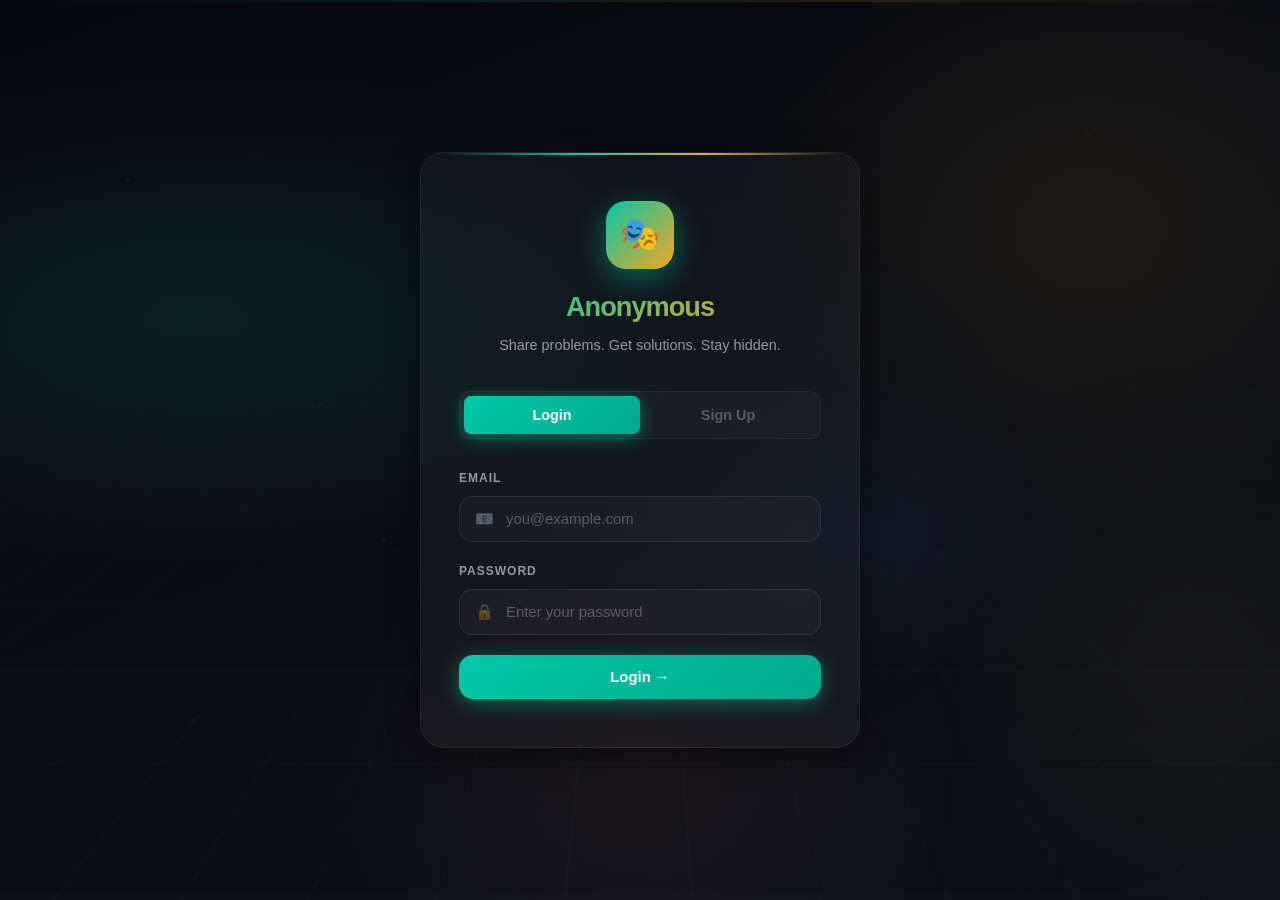
==== frontend/index.html @ 0178f263 "Initial commit" ====
<!DOCTYPE html>
<html lang="en">
<head>
  <meta charset="UTF-8">
  <meta name="viewport" content="width=device-width, initial-scale=1.0">
  <title>Anonymous · Login</title>
  <link rel="stylesheet" href="css/glass.css">
</head>
<body data-page="auth">

  <div class="mesh-bg"></div>
  <div class="glow-orb"></div>
  <div class="glow-orb"></div>
  <div class="glow-orb"></div>
  <div class="scan-line"></div>

  <div class="auth-page page-wrapper">
    <div class="auth-glass glass-static">

      <div class="auth-logo">
        <div class="auth-logo-icon">🎭</div>
        <h1>Anonymous</h1>
        <p>Share problems. Get solutions. Stay hidden.</p>
      </div>

      <div class="auth-switcher">
        <button class="auth-switcher-btn active" id="tabLogin">Login</button>
        <button class="auth-switcher-btn" id="tabSignup">Sign Up</button>
      </div>

      <form id="formLogin">
        <div class="field">
          <label class="field-label">Email</label>
          <div class="field-input-wrap">
            <span class="field-icon">📧</span>
            <input class="field-input" type="email" id="lEmail" placeholder="you@example.com" required>
          </div>
        </div>
        <div class="field">
          <label class="field-label">Password</label>
          <div class="field-input-wrap">
            <span class="field-icon">🔒</span>
            <input class="field-input" type="password" id="lPass" placeholder="Enter your password" required>
          </div>
        </div>
        <button type="submit" class="btn btn-glow">Login →</button>
      </form>

      <form id="formSignup" class="hidden">
        <div class="field">
          <label class="field-label">Email</label>
          <div class="field-input-wrap">
            <span class="field-icon">📧</span>
            <input class="field-input" type="email" id="sEmail" placeholder="you@example.com" required>
          </div>
        </div>
        <div class="field">
          <label class="field-label">Password</label>
          <div class="field-input-wrap">
            <span class="field-icon">🔒</span>
            <input class="field-input" type="password" id="sPass" placeholder="Min 6 characters" required>
          </div>
        </div>
        <div class="field">
          <label class="field-label">Confirm Password</label>
          <div class="field-input-wrap">
            <span class="field-icon">🔒</span>
            <input class="field-input" type="password" id="sConfirm" placeholder="Re-enter password" required>
          </div>
        </div>

        <div class="field" style="display: flex; align-items: center; gap: 8px; margin-top: 10px; margin-bottom: 20px;">
          <input type="checkbox" id="termsCheck" required style="cursor: pointer;">
          <label for="termsCheck" style="font-size: 0.85rem; color: var(--text-2); cursor: pointer;">
            I agree to the <a href="#" style="color: var(--accent-1); text-decoration: underline;">Community Rules & Terms</a>
          </label>
        </div>

        <button type="submit" class="btn btn-glow">Create Account →</button>
      </form>

    </div>
  </div>

  <script src="js/glass-app.js"></script>
</body>
</html>
---- frontend/css/glass.css ----
/* ═══════════════════════════════════════
   RESET & VARIABLES
   ═══════════════════════════════════════ */
   *,
   *::before,
   *::after {
     margin: 0;
     padding: 0;
     box-sizing: border-box;
   }
   
   :root {
     --accent: #00C9A7;
     --accent-light: #00E8C6;
     --accent-glow: rgba(0, 201, 167, 0.45);
     --accent-2: #F5A623;
     --accent-2-light: #FFBE4F;
     --accent-2-glow: rgba(245, 166, 35, 0.35);
     --accent-3: #FF6B6B;
     --accent-3-glow: rgba(255, 107, 107, 0.3);
     --glass-bg: rgba(255, 255, 255, 0.03);
     --glass-bg-hover: rgba(255, 255, 255, 0.07);
     --glass-border: rgba(255, 255, 255, 0.07);
     --glass-border-hover: rgba(255, 255, 255, 0.15);
     --glass-blur: 28px;
     --text: #F0F0F0;
     --text-dim: rgba(240, 240, 240, 0.6);
     --text-muted: rgba(240, 240, 240, 0.3);
     --danger: #FF6B6B;
     --success: #00C9A7;
     --warning: #F5A623;
     --info: #4DA6FF;
     --radius-xl: 24px;
     --radius-lg: 20px;
     --radius-md: 14px;
     --radius-sm: 10px;
     --radius-full: 50px;
     --shadow: 0 8px 32px rgba(0, 0, 0, 0.45);
     --shadow-glow: 0 0 40px rgba(0, 201, 167, 0.12);
     --transition: 0.35s cubic-bezier(0.25, 0.46, 0.45, 0.94);
     --font: 'Inter', -apple-system, BlinkMacSystemFont, 'Segoe UI', sans-serif;
   }
   
   @import url('https://fonts.googleapis.com/css2?family=Inter:wght@300;400;500;600;700;800;900&display=swap');
   
   html { scroll-behavior: smooth; }
   
   body {
     font-family: var(--font);
     color: var(--text);
     min-height: 100vh;
     overflow-x: hidden;
     line-height: 1.6;
     -webkit-font-smoothing: antialiased;
     background: #07080D;
   }
   
   a { text-decoration: none; color: inherit; }
   .hidden { display: none !important; }
   
   /* ═══════════════════════════════════════
      MESH GRADIENT BACKGROUND
      ═══════════════════════════════════════ */
   .mesh-bg {
     position: fixed;
     inset: 0;
     z-index: 0;
     pointer-events: none;
     overflow: hidden;
     background:
       radial-gradient(ellipse 80% 50% at 15% 35%, rgba(0, 201, 167, 0.1) 0%, transparent 55%),
       radial-gradient(ellipse 60% 70% at 85% 25%, rgba(245, 166, 35, 0.08) 0%, transparent 50%),
       radial-gradient(ellipse 50% 60% at 50% 85%, rgba(255, 107, 107, 0.06) 0%, transparent 50%),
       radial-gradient(ellipse 40% 40% at 70% 60%, rgba(77, 166, 255, 0.05) 0%, transparent 40%),
       linear-gradient(160deg, #07080D 0%, #0A0D14 40%, #0D1117 100%);
   }
   
   /* Hex Grid */
   .mesh-bg::before {
     content: '';
     position: absolute;
     inset: -50%;
     background-image:
       linear-gradient(rgba(0, 201, 167, 0.025) 1px, transparent 1px),
       linear-gradient(90deg, rgba(0, 201, 167, 0.025) 1px, transparent 1px);
     background-size: 50px 50px;
     animation: gridDrift 25s linear infinite;
     transform: perspective(500px) rotateX(60deg);
     transform-origin: center center;
   }
   
   @keyframes gridDrift {
     0% { transform: perspective(500px) rotateX(60deg) translateY(0); }
     100% { transform: perspective(500px) rotateX(60deg) translateY(50px); }
   }
   
   /* Star Particles */
   .mesh-bg::after {
     content: '';
     position: absolute;
     inset: 0;
     background-image:
       radial-gradient(1px 1px at 10% 20%, rgba(0, 232, 198, 0.35) 0%, transparent 100%),
       radial-gradient(1px 1px at 30% 60%, rgba(245, 166, 35, 0.3) 0%, transparent 100%),
       radial-gradient(1px 1px at 50% 30%, rgba(255, 255, 255, 0.2) 0%, transparent 100%),
       radial-gradient(1px 1px at 70% 70%, rgba(0, 201, 167, 0.3) 0%, transparent 100%),
       radial-gradient(1px 1px at 90% 40%, rgba(255, 255, 255, 0.2) 0%, transparent 100%),
       radial-gradient(1.5px 1.5px at 15% 80%, rgba(255, 107, 107, 0.25) 0%, transparent 100%),
       radial-gradient(1px 1px at 85% 15%, rgba(245, 166, 35, 0.25) 0%, transparent 100%),
       radial-gradient(1px 1px at 45% 85%, rgba(0, 201, 167, 0.2) 0%, transparent 100%),
       radial-gradient(1px 1px at 65% 10%, rgba(255, 255, 255, 0.15) 0%, transparent 100%),
       radial-gradient(1.5px 1.5px at 25% 45%, rgba(77, 166, 255, 0.2) 0%, transparent 100%);
     animation: twinkle 8s ease-in-out infinite alternate;
   }
   
   @keyframes twinkle {
     0% { opacity: 0.5; }
     50% { opacity: 1; }
     100% { opacity: 0.6; }
   }
   
   /* Glow Orbs */
   .glow-orb {
     position: fixed;
     border-radius: 50%;
     filter: blur(100px);
     pointer-events: none;
     z-index: 0;
     animation: orbPulse 12s ease-in-out infinite alternate;
   }
   
   .glow-orb:nth-child(1) {
     width: 400px; height: 400px;
     background: rgba(0, 201, 167, 0.06);
     top: -5%; left: -5%;
     animation-duration: 15s;
   }
   
   .glow-orb:nth-child(2) {
     width: 300px; height: 300px;
     background: rgba(245, 166, 35, 0.05);
     bottom: 10%; right: -5%;
     animation-duration: 18s;
     animation-delay: -4s;
   }
   
   .glow-orb:nth-child(3) {
     width: 250px; height: 250px;
     background: rgba(77, 166, 255, 0.04);
     top: 40%; left: 50%;
     animation-duration: 20s;
     animation-delay: -8s;
   }
   
   @keyframes orbPulse {
     0% { opacity: 0.4; transform: scale(1); }
     50% { opacity: 0.8; transform: scale(1.15); }
     100% { opacity: 0.5; transform: scale(0.95); }
   }
   
   /* Scan Line */
   .scan-line {
     position: fixed;
     top: 0; left: 0; right: 0;
     height: 2px;
     background: linear-gradient(90deg, transparent, var(--accent), var(--accent-2), transparent);
     opacity: 0.12;
     z-index: 0;
     animation: scanMove 7s linear infinite;
     pointer-events: none;
   }
   
   @keyframes scanMove {
     0% { top: -2px; }
     100% { top: 100vh; }
   }
   
   /* ═══════════════════════════════════════
      GLASS CARD
      ═══════════════════════════════════════ */
   .glass {
     background: var(--glass-bg);
     backdrop-filter: blur(var(--glass-blur));
     -webkit-backdrop-filter: blur(var(--glass-blur));
     border: 1px solid var(--glass-border);
     border-radius: var(--radius-xl);
     box-shadow: var(--shadow);
     transition: var(--transition);
   }
   
   .glass:hover {
     background: var(--glass-bg-hover);
     border-color: var(--glass-border-hover);
     box-shadow: var(--shadow), var(--shadow-glow);
     transform: translateY(-3px);
   }
   
   .glass-static {
     background: var(--glass-bg);
     backdrop-filter: blur(var(--glass-blur));
     -webkit-backdrop-filter: blur(var(--glass-blur));
     border: 1px solid var(--glass-border);
     border-radius: var(--radius-xl);
     box-shadow: var(--shadow);
   }
   
   /* ═══════════════════════════════════════
      PAGE TRANSITIONS
      ═══════════════════════════════════════ */
   .page-wrapper {
     position: relative;
     z-index: 1;
     animation: fadeUp 0.6s cubic-bezier(0.16, 1, 0.3, 1) both;
   }
   
   @keyframes fadeUp {
     from { opacity: 0; transform: translateY(40px) scale(0.98); }
     to { opacity: 1; transform: translateY(0) scale(1); }
   }
   
   /* ═══════════════════════════════════════
      NAVBAR
      ═══════════════════════════════════════ */
   .nav {
     position: sticky;
     top: 0;
     z-index: 200;
     padding: 14px 0;
   }
   
   .nav-inner {
     max-width: 1280px;
     margin: 0 auto;
     padding: 10px 28px;
     display: flex;
     justify-content: space-between;
     align-items: center;
     background: rgba(7, 8, 13, 0.75);
     backdrop-filter: blur(30px);
     -webkit-backdrop-filter: blur(30px);
     border: 1px solid rgba(255, 255, 255, 0.05);
     border-radius: var(--radius-full);
   }
   
   .nav-brand {
     display: flex;
     align-items: center;
     gap: 12px;
     font-weight: 800;
     font-size: 1.15rem;
     letter-spacing: -0.5px;
   }
   
   .nav-brand-icon {
     width: 36px; height: 36px;
     background: linear-gradient(135deg, var(--accent), var(--accent-2));
     border-radius: 11px;
     display: grid;
     place-items: center;
     font-size: 1rem;
     box-shadow: 0 4px 15px var(--accent-glow);
   }
   
   .nav-links {
     display: flex;
     align-items: center;
     gap: 6px;
   }
   
   .nav-link {
     padding: 8px 18px;
     border-radius: var(--radius-full);
     font-size: 0.85rem;
     font-weight: 500;
     color: var(--text-dim);
     transition: var(--transition);
     cursor: pointer;
     border: none;
     background: none;
   }
   
   .nav-link:hover,
   .nav-link.active {
     color: var(--text);
     background: rgba(255, 255, 255, 0.06);
   }
   
   /* ═══════════════════════════════════════
      DROPDOWN MENU (Profile & Category)
      ═══════════════════════════════════════ */
   .dropdown {
     position: relative;
   }
   
   .dropdown-trigger {
     display: flex;
     align-items: center;
     gap: 8px;
     padding: 6px 16px 6px 8px;
     background: rgba(255, 255, 255, 0.05);
     border: 1px solid rgba(255, 255, 255, 0.08);
     border-radius: var(--radius-full);
     cursor: pointer;
     transition: var(--transition);
     font-family: var(--font);
     font-size: 0.85rem;
     font-weight: 500;
     color: var(--text);
   }
   
   .dropdown-trigger:hover {
     background: rgba(255, 255, 255, 0.1);
     border-color: rgba(255, 255, 255, 0.15);
   }
   
   .dropdown-trigger .trigger-avatar {
     width: 30px; height: 30px;
     background: linear-gradient(135deg, var(--accent), var(--accent-2));
     border-radius: 50%;
     display: grid;
     place-items: center;
     font-size: 0.75rem;
     font-weight: 700;
   }
   
   .dropdown-trigger .trigger-arrow {
     font-size: 0.6rem;
     transition: var(--transition);
     margin-left: 4px;
   }
   
   .dropdown.open .trigger-arrow {
     transform: rotate(180deg);
   }
   
   .dropdown-trigger .trigger-icon {
     width: 30px; height: 30px;
     background: rgba(0, 201, 167, 0.12);
     border-radius: var(--radius-sm);
     display: grid;
     place-items: center;
     font-size: 0.85rem;
   }
   
   .dropdown-menu {
     position: absolute;
     top: calc(100% + 10px);
     right: 0;
     min-width: 240px;
     background: rgba(12, 14, 22, 0.96);
     backdrop-filter: blur(30px);
     -webkit-backdrop-filter: blur(30px);
     border: 1px solid rgba(255, 255, 255, 0.08);
     border-radius: var(--radius-lg);
     box-shadow: 0 20px 60px rgba(0, 0, 0, 0.6), 0 0 30px rgba(0, 201, 167, 0.06);
     padding: 8px;
     opacity: 0;
     visibility: hidden;
     transform: translateY(-10px) scale(0.96);
     transition: var(--transition);
     z-index: 300;
   }
   
   .dropdown.open .dropdown-menu {
     opacity: 1;
     visibility: visible;
     transform: translateY(0) scale(1);
   }
   
   .dropdown-menu.left-align {
     left: 0;
     right: auto;
   }
   
   .dropdown-header {
     padding: 14px 16px;
     border-bottom: 1px solid rgba(255, 255, 255, 0.06);
     margin-bottom: 6px;
   }
   
   .dropdown-header .dh-name {
     font-weight: 700;
     font-size: 0.95rem;
     margin-bottom: 2px;
   }
   
   .dropdown-header .dh-email {
     font-size: 0.78rem;
     color: var(--text-muted);
   }
   
   .dropdown-header .dh-badge {
     display: inline-flex;
     align-items: center;
     gap: 4px;
     margin-top: 8px;
     padding: 3px 10px;
     background: rgba(0, 201, 167, 0.12);
     border-radius: var(--radius-full);
     font-size: 0.7rem;
     font-weight: 600;
     color: var(--success);
   }
   
   .dropdown-item {
     display: flex;
     align-items: center;
     gap: 12px;
     width: 100%;
     padding: 11px 16px;
     border: none;
     background: none;
     color: var(--text-dim);
     font-family: var(--font);
     font-size: 0.88rem;
     font-weight: 500;
     cursor: pointer;
     border-radius: var(--radius-sm);
     transition: var(--transition);
     text-align: left;
   }
   
   .dropdown-item:hover {
     background: rgba(255, 255, 255, 0.06);
     color: var(--text);
   }
   
   .dropdown-item .di-icon {
     width: 32px; height: 32px;
     background: rgba(255, 255, 255, 0.04);
     border-radius: var(--radius-sm);
     display: grid;
     place-items: center;
     font-size: 0.9rem;
     flex-shrink: 0;
   }
   
   .dropdown-item.active {
     background: rgba(0, 201, 167, 0.08);
     color: var(--accent-light);
   }
   
   .dropdown-item.active .di-icon {
     background: rgba(0, 201, 167, 0.15);
   }
   
   .dropdown-item.danger { color: var(--danger); }
   .dropdown-item.danger:hover { background: rgba(255, 107, 107, 0.1); }
   
   .dropdown-divider {
     height: 1px;
     background: rgba(255, 255, 255, 0.06);
     margin: 6px 0;
   }
   
   /* Category label on dropdown trigger */
   .cat-label {
     max-width: 100px;
     overflow: hidden;
     text-overflow: ellipsis;
     white-space: nowrap;
   }
   
   /* ═══════════════════════════════════════
      CONTAINER
      ═══════════════════════════════════════ */
   .container {
     max-width: 1280px;
     margin: 0 auto;
     padding: 0 24px;
   }
   
   /* ═══════════════════════════════════════
      AUTH PAGE
      ═══════════════════════════════════════ */
   .auth-page {
     min-height: 100vh;
     display: grid;
     place-items: center;
     padding: 24px;
   }
   
   .auth-glass {
     width: 100%;
     max-width: 440px;
     padding: 48px 38px;
     position: relative;
     overflow: hidden;
   }
   
   .auth-glass::after {
     content: '';
     position: absolute;
     top: 0; left: 0; right: 0;
     height: 2px;
     background: linear-gradient(90deg, transparent 5%, var(--accent) 35%, var(--accent-2) 65%, transparent 95%);
   }
   
   .auth-logo {
     text-align: center;
     margin-bottom: 34px;
   }
   
   .auth-logo-icon {
     width: 68px; height: 68px;
     background: linear-gradient(135deg, var(--accent), var(--accent-2));
     border-radius: 20px;
     display: grid;
     place-items: center;
     font-size: 2rem;
     margin: 0 auto 16px;
     box-shadow: 0 8px 30px var(--accent-glow);
     animation: logoBreath 4s ease-in-out infinite alternate;
   }
   
   @keyframes logoBreath {
     from { box-shadow: 0 8px 30px var(--accent-glow); transform: scale(1); }
     to { box-shadow: 0 12px 50px rgba(0, 201, 167, 0.5); transform: scale(1.04); }
   }
   
   .auth-logo h1 {
     font-size: 1.7rem;
     font-weight: 800;
     letter-spacing: -1px;
     background: linear-gradient(135deg, var(--accent), var(--accent-2));
     -webkit-background-clip: text;
     -webkit-text-fill-color: transparent;
     background-clip: text;
   }
   
   .auth-logo p {
     color: var(--text-dim);
     font-size: 0.9rem;
     margin-top: 5px;
   }
   
   /* Switcher */
   .auth-switcher {
     display: flex;
     background: rgba(255, 255, 255, 0.03);
     border-radius: var(--radius-sm);
     padding: 4px;
     margin-bottom: 30px;
     border: 1px solid rgba(255, 255, 255, 0.05);
   }
   
   .auth-switcher-btn {
     flex: 1;
     padding: 11px;
     text-align: center;
     font-weight: 600;
     font-size: 0.9rem;
     color: var(--text-muted);
     border: none;
     background: none;
     border-radius: 7px;
     cursor: pointer;
     transition: var(--transition);
     font-family: var(--font);
   }
   
   .auth-switcher-btn.active {
     background: linear-gradient(135deg, var(--accent), #00a98c);
     color: #fff;
     box-shadow: 0 4px 18px var(--accent-glow);
   }
   
   /* ═══════════════════════════════════════
      FORM ELEMENTS
      ═══════════════════════════════════════ */
   .field {
     margin-bottom: 20px;
   }
   
   .field-label {
     display: block;
     font-size: 0.75rem;
     font-weight: 600;
     color: var(--text-dim);
     text-transform: uppercase;
     letter-spacing: 1px;
     margin-bottom: 8px;
   }
   
   .field-input-wrap {
     position: relative;
   }
   
   .field-icon {
     position: absolute;
     left: 16px;
     top: 50%;
     transform: translateY(-50%);
     font-size: 0.95rem;
     color: var(--text-muted);
     pointer-events: none;
     transition: var(--transition);
   }
   
   .field-input {
     width: 100%;
     padding: 14px 16px 14px 46px;
     background: rgba(255, 255, 255, 0.03);
     border: 1px solid rgba(255, 255, 255, 0.08);
     border-radius: var(--radius-md);
     color: var(--text);
     font-size: 0.93rem;
     font-family: var(--font);
     outline: none;
     transition: var(--transition);
   }
   
   .field-input:focus {
     border-color: var(--accent);
     background: rgba(0, 201, 167, 0.04);
     box-shadow: 0 0 0 4px rgba(0, 201, 167, 0.08);
   }
   
   .field-input:focus ~ .field-icon {
     color: var(--accent-light);
   }
   
   .field-input::placeholder { color: var(--text-muted); }
   .field-input--plain { padding-left: 16px; }
   
   .field-textarea {
     width: 100%;
     padding: 16px;
     background: rgba(255, 255, 255, 0.03);
     border: 1px solid rgba(255, 255, 255, 0.08);
     border-radius: var(--radius-md);
     color: var(--text);
     font-size: 0.93rem;
     font-family: var(--font);
     outline: none;
     transition: var(--transition);
     min-height: 130px;
     resize: vertical;
     line-height: 1.7;
   }
   
   .field-textarea:focus {
     border-color: var(--accent);
     background: rgba(0, 201, 167, 0.04);
     box-shadow: 0 0 0 4px rgba(0, 201, 167, 0.08);
   }
   
   .field-textarea::placeholder { color: var(--text-muted); }
   
   /* ═══════════════════════════════════════
      BUTTONS
      ═══════════════════════════════════════ */
   .btn {
     display: inline-flex;
     align-items: center;
     justify-content: center;
     gap: 8px;
     padding: 14px 28px;
     font-family: var(--font);
     font-size: 0.93rem;
     font-weight: 600;
     border: none;
     border-radius: var(--radius-md);
     cursor: pointer;
     transition: var(--transition);
     position: relative;
     overflow: hidden;
   }
   
   .btn::after {
     content: '';
     position: absolute;
     inset: 0;
     background: linear-gradient(135deg, rgba(255,255,255,0.12), transparent);
     opacity: 0;
     transition: var(--transition);
   }
   
   .btn:hover::after { opacity: 1; }
   
   .btn-glow {
     background: linear-gradient(135deg, var(--accent), #00a98c);
     color: #fff;
     box-shadow: 0 4px 20px var(--accent-glow);
     width: 100%;
   }
   
   .btn-glow:hover {
     transform: translateY(-3px);
     box-shadow: 0 8px 40px rgba(0, 201, 167, 0.5);
   }
   
   .btn-glow:active { transform: translateY(-1px); }
   
   .btn-amber {
     background: linear-gradient(135deg, var(--accent-2), #e09422);
     color: #fff;
     box-shadow: 0 4px 20px var(--accent-2-glow);
   }
   
   .btn-amber:hover {
     transform: translateY(-3px);
     box-shadow: 0 8px 35px rgba(245, 166, 35, 0.5);
   }
   
   .btn-ghost {
     background: rgba(255, 255, 255, 0.04);
     color: var(--text);
     border: 1px solid rgba(255, 255, 255, 0.08);
   }
   
   .btn-ghost:hover {
     background: rgba(255, 255, 255, 0.1);
     border-color: rgba(255, 255, 255, 0.15);
     transform: translateY(-2px);
   }
   
   .btn-sm {
     padding: 9px 18px;
     font-size: 0.82rem;
     border-radius: var(--radius-sm);
   }
   
   .btn-pill { border-radius: var(--radius-full); }
   
   /* ═══════════════════════════════════════
      USERNAME PAGE
      ═══════════════════════════════════════ */
   .username-page {
     min-height: 100vh;
     display: grid;
     place-items: center;
     padding: 24px;
   }
   
   .username-glass {
     width: 100%;
     max-width: 500px;
     padding: 48px 40px;
     text-align: center;
   }
   
   .username-emoji {
     font-size: 3.8rem;
     margin-bottom: 14px;
     animation: maskFloat 3s ease-in-out infinite;
   }
   
   @keyframes maskFloat {
     0%, 100% { transform: translateY(0) rotate(0deg); }
     33% { transform: translateY(-8px) rotate(-3deg); }
     66% { transform: translateY(-4px) rotate(3deg); }
   }
   
   .username-glass h2 {
     font-size: 1.5rem;
     font-weight: 800;
     letter-spacing: -0.5px;
     margin-bottom: 6px;
   }
   
   .username-glass .subtitle {
     color: var(--text-dim);
     font-size: 0.9rem;
     margin-bottom: 30px;
     line-height: 1.6;
   }
   
   .gen-badge {
     display: inline-flex;
     align-items: center;
     gap: 10px;
     background: rgba(0, 201, 167, 0.1);
     border: 1px dashed rgba(0, 201, 167, 0.35);
     padding: 14px 28px;
     border-radius: var(--radius-full);
     margin-bottom: 18px;
     font-size: 1.08rem;
     font-weight: 700;
     color: var(--accent-light);
     letter-spacing: 0.3px;
     transition: var(--transition);
   }
   
   .gen-badge.pop { animation: popBounce 0.4s ease; }
   
   @keyframes popBounce {
     0% { transform: scale(0.8); opacity: 0.4; }
     60% { transform: scale(1.1); }
     100% { transform: scale(1); opacity: 1; }
   }
   
   .divider-or {
     display: flex;
     align-items: center;
     gap: 16px;
     margin: 24px 0;
     color: var(--text-muted);
     font-size: 0.75rem;
     text-transform: uppercase;
     letter-spacing: 2px;
   }
   
   .divider-or::before,
   .divider-or::after {
     content: '';
     flex: 1;
     height: 1px;
     background: rgba(255, 255, 255, 0.06);
   }
   
   /* ═══════════════════════════════════════
      DASHBOARD
      ═══════════════════════════════════════ */
   .dash-section {
     padding: 50px 0 120px;
   }
   
   .dash-hero {
     text-align: center;
     margin-bottom: 50px;
   }
   
   .dash-hero h1 {
     font-size: 2.3rem;
     font-weight: 900;
     letter-spacing: -1.5px;
     margin-bottom: 6px;
   }
   
   .dash-hero h1 span {
     background: linear-gradient(135deg, var(--accent), var(--accent-2), var(--accent-3));
     -webkit-background-clip: text;
     -webkit-text-fill-color: transparent;
     background-clip: text;
   }
   
   .dash-hero p {
     color: var(--text-dim);
     font-size: 1.05rem;
   }
   
   .stats-row {
     display: grid;
     grid-template-columns: repeat(4, 1fr);
     gap: 20px;
     margin-bottom: 50px;
   }
   
   .stat-glass {
     padding: 28px 22px;
     text-align: center;
     cursor: default;
   }
   
   .stat-glass .stat-emoji {
     font-size: 2.2rem;
     margin-bottom: 10px;
     display: block;
   }
   
   .stat-glass .stat-val {
     font-size: 2.4rem;
     font-weight: 900;
     letter-spacing: -2px;
     background: linear-gradient(135deg, var(--accent), var(--accent-2));
     -webkit-background-clip: text;
     -webkit-text-fill-color: transparent;
     background-clip: text;
     line-height: 1.1;
   }
   
   .stat-glass .stat-lbl {
     color: var(--text-dim);
     font-size: 0.8rem;
     margin-top: 6px;
     font-weight: 500;
   }
   
   .dash-cta { text-align: center; }
   
   /* ═══════════════════════════════════════
      COMMUNITY LAYOUT
      ═══════════════════════════════════════ */
   .community-section {
     padding: 28px 0 120px;
   }
   
   .community-grid {
     display: grid;
     grid-template-columns: 250px 1fr;
     gap: 26px;
     align-items: start;
   }
   
   /* Sidebar */
   .sidebar-glass {
     position: sticky;
     top: 88px;
     padding: 22px;
   }
   
   .sidebar-title {
     font-size: 0.7rem;
     font-weight: 700;
     text-transform: uppercase;
     letter-spacing: 1.5px;
     color: var(--text-muted);
     margin-bottom: 14px;
   }
   
   .filter-item {
     display: flex;
     align-items: center;
     gap: 10px;
     width: 100%;
     padding: 10px 14px;
     border: none;
     background: none;
     color: var(--text-dim);
     font-family: var(--font);
     font-size: 0.85rem;
     font-weight: 500;
     cursor: pointer;
     border-radius: var(--radius-sm);
     transition: var(--transition);
     text-align: left;
     position: relative;
   }
   
   .filter-item:hover {
     background: rgba(255, 255, 255, 0.04);
     color: var(--text);
   }
   
   .filter-item.active {
     background: rgba(0, 201, 167, 0.1);
     color: var(--text);
   }
   
   .filter-item.active::before {
     content: '';
     position: absolute;
     left: 0; top: 6px; bottom: 6px;
     width: 3px;
     background: var(--accent);
     border-radius: 3px;
   }
   
   .filter-item .f-count {
     margin-left: auto;
     font-size: 0.7rem;
     background: rgba(255, 255, 255, 0.04);
     padding: 2px 9px;
     border-radius: var(--radius-full);
     color: var(--text-muted);
   }
   
   .rules-glass {
     padding: 18px;
     margin-top: 14px;
   }
   
   .rules-glass p {
     font-size: 0.8rem;
     color: var(--text-dim);
     line-height: 2;
   }
   
   /* Feed */
   .feed { min-width: 0; }
   
   /* Composer */
   .composer-glass {
     padding: 26px;
     margin-bottom: 22px;
     position: relative;
     overflow: hidden;
   }
   
   .composer-glass::before {
     content: '';
     position: absolute;
     top: 0; left: 0; right: 0;
     height: 2px;
     background: linear-gradient(90deg, var(--accent), var(--accent-2));
     opacity: 0.6;
   }
   
   .composer-header {
     display: flex;
     align-items: center;
     gap: 14px;
     margin-bottom: 20px;
   }
   
   .composer-avatar {
     width: 44px; height: 44px;
     background: linear-gradient(135deg, var(--accent), var(--accent-2));
     border-radius: 50%;
     display: grid;
     place-items: center;
     font-size: 1.3rem;
     flex-shrink: 0;
   }
   
   .composer-header span {
     color: var(--text-dim);
     font-size: 0.92rem;
   }
   
   .tag-row {
     display: flex;
     gap: 8px;
     flex-wrap: wrap;
     margin-bottom: 16px;
   }
   
   .tag-chip {
     padding: 7px 16px;
     border-radius: var(--radius-full);
     font-size: 0.78rem;
     font-weight: 600;
     font-family: var(--font);
     cursor: pointer;
     border: 1px solid rgba(255, 255, 255, 0.08);
     background: rgba(255, 255, 255, 0.03);
     color: var(--text-dim);
     transition: var(--transition);
   }
   
   .tag-chip:hover {
     background: rgba(255, 255, 255, 0.06);
     color: var(--text);
   }
   
   .tag-chip.active {
     border-color: var(--accent);
     color: var(--accent-light);
     background: rgba(0, 201, 167, 0.1);
   }
   
   .tag-chip[data-tag="urgent"].active {
     border-color: var(--danger); color: var(--danger);
     background: rgba(255, 107, 107, 0.1);
   }
   .tag-chip[data-tag="help"].active {
     border-color: var(--warning); color: var(--warning);
     background: rgba(245, 166, 35, 0.1);
   }
   .tag-chip[data-tag="discussion"].active {
     border-color: var(--info); color: var(--info);
     background: rgba(77, 166, 255, 0.1);
   }
   .tag-chip[data-tag="advice"].active {
     border-color: #E991E3; color: #E991E3;
     background: rgba(233, 145, 227, 0.1);
   }
   
   .composer-footer {
     display: flex;
     justify-content: space-between;
     align-items: center;
     margin-top: 16px;
   }
   
   /* Toggle */
   .toggle-wrap {
     display: flex;
     align-items: center;
     gap: 10px;
     font-size: 0.83rem;
     color: var(--text-dim);
   }
   
   .toggle {
     position: relative;
     width: 44px; height: 24px;
   }
   
   .toggle input {
     opacity: 0; width: 0; height: 0; position: absolute;
   }
   
   .toggle-track {
     position: absolute;
     inset: 0;
     background: rgba(255, 255, 255, 0.06);
     border: 1px solid rgba(255, 255, 255, 0.1);
     border-radius: 24px;
     cursor: pointer;
     transition: var(--transition);
   }
   
   .toggle-track::before {
     content: '';
     position: absolute;
     width: 18px; height: 18px;
     left: 2px; top: 2px;
     background: var(--text-muted);
     border-radius: 50%;
     transition: var(--transition);
   }
   
   .toggle input:checked + .toggle-track {
     background: var(--accent);
     border-color: var(--accent);
   }
   
   .toggle input:checked + .toggle-track::before {
     transform: translateX(20px);
     background: white;
   }
   
   /* ═══════════════════════════════════════
      POST CARDS
      ═══════════════════════════════════════ */
   .post-glass {
     padding: 24px;
     margin-bottom: 16px;
     cursor: default;
   }
   
   .post-top {
     display: flex;
     justify-content: space-between;
     align-items: flex-start;
     margin-bottom: 12px;
   }
   
   .post-user {
     display: flex;
     align-items: center;
     gap: 11px;
   }
   
   .post-avatar {
     width: 38px; height: 38px;
     border-radius: 50%;
     display: grid;
     place-items: center;
     font-size: 0.9rem;
     font-weight: 700;
     flex-shrink: 0;
   }
   
   .post-avatar.av-teal { background: linear-gradient(135deg, #00C9A7, #00a98c); }
   .post-avatar.av-amber { background: linear-gradient(135deg, #F5A623, #e09422); }
   .post-avatar.av-coral { background: linear-gradient(135deg, #FF6B6B, #d05050); }
   .post-avatar.av-sky { background: linear-gradient(135deg, #4DA6FF, #2980b9); }
   .post-avatar.av-pink { background: linear-gradient(135deg, #E991E3, #c76ec2); }
   
   .post-name { font-weight: 600; font-size: 0.9rem; }
   .post-time { font-size: 0.75rem; color: var(--text-muted); }
   
   .post-tag {
     padding: 4px 13px;
     border-radius: var(--radius-full);
     font-size: 0.7rem;
     font-weight: 700;
     text-transform: uppercase;
     letter-spacing: 0.5px;
   }
   
   .post-tag.t-urgent { background: rgba(255, 107, 107, 0.12); color: var(--danger); }
   .post-tag.t-help { background: rgba(245, 166, 35, 0.12); color: var(--warning); }
   .post-tag.t-discussion { background: rgba(77, 166, 255, 0.12); color: var(--info); }
   .post-tag.t-advice { background: rgba(233, 145, 227, 0.12); color: #E991E3; }
   .post-tag.t-general { background: rgba(255, 255, 255, 0.06); color: var(--text-dim); }
   
   .post-title {
     font-size: 1.1rem;
     font-weight: 700;
     margin-bottom: 6px;
     letter-spacing: -0.3px;
     line-height: 1.4;
   }
   
   .post-body {
     color: var(--text-dim);
     font-size: 0.9rem;
     line-height: 1.75;
     margin-bottom: 16px;
   }
   
   .post-actions {
     display: flex;
     align-items: center;
     gap: 6px;
     padding-top: 14px;
     border-top: 1px solid rgba(255, 255, 255, 0.04);
   }
   
   .act-btn {
     display: flex;
     align-items: center;
     gap: 6px;
     padding: 7px 14px;
     border: none;
     background: none;
     color: var(--text-muted);
     font-family: var(--font);
     font-size: 0.8rem;
     font-weight: 500;
     cursor: pointer;
     border-radius: var(--radius-sm);
     transition: var(--transition);
   }
   
   .act-btn:hover {
     background: rgba(255, 255, 255, 0.04);
     color: var(--text);
   }
   
   .act-btn.liked { color: #FF6B6B; }
   
   /* Responses */
   .responses-wrap {
     margin-top: 14px;
     padding-top: 12px;
     border-top: 1px solid rgba(255, 255, 255, 0.04);
   }
   
   .resp-item {
     display: flex;
     gap: 11px;
     padding: 11px 0;
   }
   
   .resp-item + .resp-item {
     border-top: 1px solid rgba(255, 255, 255, 0.03);
   }
   
   .resp-av {
     width: 30px; height: 30px;
     border-radius: 50%;
     background: rgba(0, 201, 167, 0.1);
     display: grid;
     place-items: center;
     font-size: 0.72rem;
     flex-shrink: 0;
     color: var(--accent-light);
     font-weight: 700;
   }
   
   .resp-name {
     font-weight: 600;
     font-size: 0.8rem;
     margin-bottom: 2px;
   }
   
   .resp-name span {
     color: var(--text-muted);
     font-weight: 400;
     font-size: 0.72rem;
   }
   
   .resp-text {
     color: var(--text-dim);
     font-size: 0.85rem;
     line-height: 1.6;
   }
   
   .resp-input-row {
     display: flex;
     gap: 10px;
     margin-top: 12px;
   }
   
   .resp-input-row input { flex: 1; }
   
   /* ═══════════════════════════════════════
      EMPTY STATE & SPINNER
      ═══════════════════════════════════════ */
   .empty {
     text-align: center;
     padding: 65px 20px;
   }
   
   .empty-icon {
     font-size: 3.8rem;
     margin-bottom: 14px;
     opacity: 0.6;
   }
   
   .empty h3 {
     font-size: 1.15rem;
     margin-bottom: 6px;
   }
   
   .empty p {
     color: var(--text-dim);
     font-size: 0.88rem;
   }
   
   .spinner {
     width: 40px; height: 40px;
     border: 3px solid rgba(255, 255, 255, 0.06);
     border-top: 3px solid var(--accent);
     border-radius: 50%;
     animation: spin 0.8s linear infinite;
     margin: 40px auto;
   }
   
   @keyframes spin { to { transform: rotate(360deg); } }
   
   /* ═══════════════════════════════════════
      TOAST
      ═══════════════════════════════════════ */
   .toast-wrap {
     position: fixed;
     top: 24px;
     right: 24px;
     z-index: 9999;
     display: flex;
     flex-direction: column;
     gap: 10px;
   }
   
   .toast {
     display: flex;
     align-items: center;
     gap: 12px;
     padding: 14px 22px;
     background: rgba(7, 8, 13, 0.94);
     backdrop-filter: blur(20px);
     -webkit-backdrop-filter: blur(20px);
     border: 1px solid rgba(255, 255, 255, 0.08);
     border-radius: var(--radius-md);
     box-shadow: 0 10px 40px rgba(0, 0, 0, 0.5);
     min-width: 290px;
     animation: toastIn 0.4s cubic-bezier(0.16, 1, 0.3, 1);
     font-size: 0.88rem;
   }
   
   .toast.t-success { border-left: 4px solid var(--success); }
   .toast.t-error { border-left: 4px solid var(--danger); }
   .toast.t-info { border-left: 4px solid var(--accent-2); }
   
   @keyframes toastIn {
     from { transform: translateX(120%); opacity: 0; }
     to { transform: translateX(0); opacity: 1; }
   }
   
   @keyframes toastOut {
     from { transform: translateX(0); opacity: 1; }
     to { transform: translateX(120%); opacity: 0; }
   }
   
   /* ═══════════════════════════════════════
      FOOTER TASKBAR
      ═══════════════════════════════════════ */
   .taskbar {
     position: fixed;
     bottom: 0;
     left: 0;
     right: 0;
     z-index: 200;
     padding: 10px 0;
     pointer-events: none;
   }
   
   .taskbar-inner {
     max-width: 600px;
     margin: 0 auto;
     padding: 8px 12px;
     display: flex;
     justify-content: center;
     align-items: center;
     gap: 6px;
     background: rgba(7, 8, 13, 0.85);
     backdrop-filter: blur(30px);
     -webkit-backdrop-filter: blur(30px);
     border: 1px solid rgba(255, 255, 255, 0.06);
     border-radius: var(--radius-full);
     box-shadow: 0 -4px 30px rgba(0, 0, 0, 0.4);
     pointer-events: all;
   }
   
   .tb-item {
     display: flex;
     flex-direction: column;
     align-items: center;
     gap: 2px;
     padding: 8px 18px;
     border: none;
     background: none;
     color: var(--text-muted);
     font-family: var(--font);
     font-size: 0.68rem;
     font-weight: 500;
     cursor: pointer;
     border-radius: var(--radius-md);
     transition: var(--transition);
     position: relative;
   }
   
   .tb-item .tb-icon {
     font-size: 1.25rem;
     line-height: 1;
   }
   
   .tb-item:hover {
     color: var(--text);
     background: rgba(255, 255, 255, 0.06);
   }
   
   .tb-item.active {
     color: var(--accent-light);
   }
   
   .tb-item.active::after {
     content: '';
     position: absolute;
     bottom: 2px;
     width: 16px;
     height: 3px;
     background: var(--accent);
     border-radius: 3px;
   }
   
   /* Compose FAB in taskbar */
   .tb-compose {
     width: 52px; height: 52px;
     border-radius: 50%;
     background: linear-gradient(135deg, var(--accent), var(--accent-2));
     border: none;
     display: grid;
     place-items: center;
     font-size: 1.5rem;
     color: #fff;
     cursor: pointer;
     box-shadow: 0 4px 20px var(--accent-glow);
     transition: var(--transition);
     margin: 0 10px;
     position: relative;
     top: -10px;
   }
   
   .tb-compose:hover {
     transform: scale(1.12) translateY(-3px);
     box-shadow: 0 8px 35px rgba(0, 201, 167, 0.55);
   }
   
   .tb-compose:active {
     transform: scale(1.05) translateY(-1px);
   }
   
   /* ═══════════════════════════════════════
      COMPOSER MODAL (Triggered from taskbar)
      ═══════════════════════════════════════ */
   .modal-overlay {
     position: fixed;
     inset: 0;
     z-index: 500;
     background: rgba(0, 0, 0, 0.6);
     backdrop-filter: blur(6px);
     -webkit-backdrop-filter: blur(6px);
     display: grid;
     place-items: center;
     padding: 24px;
     opacity: 0;
     visibility: hidden;
     transition: var(--transition);
   }
   
   .modal-overlay.show {
     opacity: 1;
     visibility: visible;
   }
   
   .modal-glass {
     width: 100%;
     max-width: 560px;
     background: rgba(12, 14, 22, 0.97);
     backdrop-filter: blur(30px);
     -webkit-backdrop-filter: blur(30px);
     border: 1px solid rgba(255, 255, 255, 0.08);
     border-radius: var(--radius-xl);
     box-shadow: 0 30px 80px rgba(0, 0, 0, 0.6);
     padding: 32px;
     transform: translateY(30px) scale(0.95);
     transition: var(--transition);
     position: relative;
     overflow: hidden;
     max-height: 90vh;
     overflow-y: auto;
   }
   
   .modal-overlay.show .modal-glass {
     transform: translateY(0) scale(1);
   }
   
   .modal-glass::before {
     content: '';
     position: absolute;
     top: 0; left: 0; right: 0;
     height: 2px;
     background: linear-gradient(90deg, var(--accent), var(--accent-2), var(--accent-3));
   }
   
   .modal-top {
     display: flex;
     justify-content: space-between;
     align-items: center;
     margin-bottom: 24px;
   }
   
   .modal-top h3 {
     font-size: 1.15rem;
     font-weight: 800;
     letter-spacing: -0.3px;
   }
   
   .modal-close {
     width: 36px; height: 36px;
     border-radius: 50%;
     border: 1px solid rgba(255, 255, 255, 0.08);
     background: rgba(255, 255, 255, 0.04);
     color: var(--text-dim);
     font-size: 1rem;
     cursor: pointer;
     display: grid;
     place-items: center;
     transition: var(--transition);
   }
   
   .modal-close:hover {
     background: rgba(255, 107, 107, 0.15);
     color: var(--danger);
     border-color: rgba(255, 107, 107, 0.3);
   }
   
   /* ═══════════════════════════════════════
      RESPONSIVE
      ═══════════════════════════════════════ */
   @media (max-width: 1024px) {
     .stats-row { grid-template-columns: repeat(2, 1fr); }
   }
   
   @media (max-width: 900px) {
     .community-grid { grid-template-columns: 1fr; }
     .sidebar-glass { position: static; }
     .sidebar-glass .filter-list {
       display: flex;
       flex-wrap: wrap;
       gap: 6px;
     }
     .filter-item { flex: none; padding: 8px 14px; }
     .filter-item.active::before { display: none; }
     .rules-glass { display: none; }
   }
   
   @media (max-width: 600px) {
     .auth-glass { padding: 34px 22px; }
     .username-glass { padding: 34px 22px; }
     .stats-row { grid-template-columns: 1fr 1fr; gap: 12px; }
     .stat-glass { padding: 20px 14px; }
     .stat-glass .stat-val { font-size: 1.9rem; }
     .dash-hero h1 { font-size: 1.6rem; }
     .nav-inner { padding: 8px 14px; }
     .nav-link span { display: none; }
     .post-glass { padding: 18px; }
     .post-actions { flex-wrap: wrap; }
     .dropdown-menu { min-width: 200px; right: -10px; }
     .tb-item { padding: 8px 12px; }
     .modal-glass { padding: 24px 18px; }
   }
   
   @media (max-width: 400px) {
     .stats-row { grid-template-columns: 1fr; }
     .gen-badge { font-size: 0.92rem; padding: 12px 18px; }
     .tb-item span:not(.tb-icon) { display: none; }
     .tb-item { padding: 8px 14px; }
   }
/* Trust Badge */
.trust-badge {
  font-size: 0.85rem;
  background: rgba(255, 255, 255, 0.1);
  padding: 2px 6px;
  border-radius: 8px;
  margin-left: 6px;
  font-weight: 500;
  color: var(--txt-main);
  border: 1px solid rgba(255, 255, 255, 0.2);
}

/* User link hover effect */
.user-link {
  text-decoration: none;
  color: inherit;
  font-weight: 600;
  transition: opacity 0.2s ease, text-shadow 0.2s ease;
}

.user-link:hover {
  opacity: 0.8;
  text-shadow: 0 0 10px rgba(255,255,255,0.4);
}
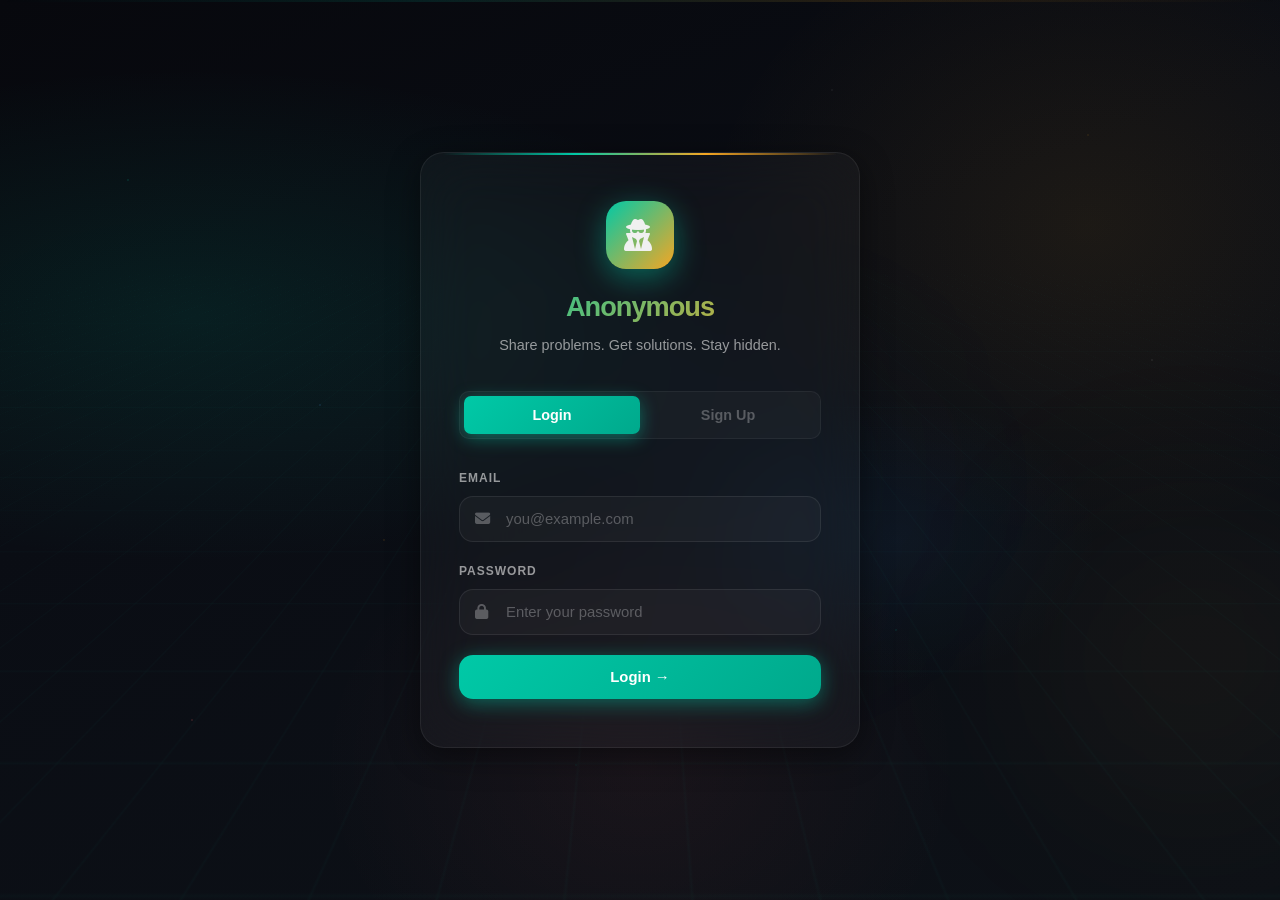
==== commit fda453e2: "Enhance UI with professional settings, uniqueness checks and replace emojis with Vector Icons" ====
--- a/frontend/index.html
+++ b/frontend/index.html
@@ -3,8 +3,9 @@
 <head>
   <meta charset="UTF-8">
   <meta name="viewport" content="width=device-width, initial-scale=1.0">
-  <title>Anonymous · Login</title>
+  <title>Anonymous &middot; Login</title>
   <link rel="stylesheet" href="css/glass.css">
+  <link rel="stylesheet" href="https://cdnjs.cloudflare.com/ajax/libs/font-awesome/6.4.0/css/all.min.css">
 </head>
 <body data-page="auth">
 
@@ -18,7 +19,7 @@
     <div class="auth-glass glass-static">
 
       <div class="auth-logo">
-        <div class="auth-logo-icon">🎭</div>
+        <div class="auth-logo-icon"><i class="fa-solid fa-user-secret"></i></div>
         <h1>Anonymous</h1>
         <p>Share problems. Get solutions. Stay hidden.</p>
       </div>
@@ -32,14 +33,14 @@
         <div class="field">
           <label class="field-label">Email</label>
           <div class="field-input-wrap">
-            <span class="field-icon">📧</span>
+            <span class="field-icon"><i class="fa-solid fa-envelope"></i></span>
             <input class="field-input" type="email" id="lEmail" placeholder="you@example.com" required>
           </div>
         </div>
         <div class="field">
           <label class="field-label">Password</label>
           <div class="field-input-wrap">
-            <span class="field-icon">🔒</span>
+            <span class="field-icon"><i class="fa-solid fa-lock"></i></span>
             <input class="field-input" type="password" id="lPass" placeholder="Enter your password" required>
           </div>
         </div>
@@ -50,21 +51,21 @@
         <div class="field">
           <label class="field-label">Email</label>
           <div class="field-input-wrap">
-            <span class="field-icon">📧</span>
+            <span class="field-icon"><i class="fa-solid fa-envelope"></i></span>
             <input class="field-input" type="email" id="sEmail" placeholder="you@example.com" required>
           </div>
         </div>
         <div class="field">
           <label class="field-label">Password</label>
           <div class="field-input-wrap">
-            <span class="field-icon">🔒</span>
+            <span class="field-icon"><i class="fa-solid fa-lock"></i></span>
             <input class="field-input" type="password" id="sPass" placeholder="Min 6 characters" required>
           </div>
         </div>
         <div class="field">
           <label class="field-label">Confirm Password</label>
           <div class="field-input-wrap">
-            <span class="field-icon">🔒</span>
+            <span class="field-icon"><i class="fa-solid fa-lock"></i></span>
             <input class="field-input" type="password" id="sConfirm" placeholder="Re-enter password" required>
           </div>
         </div>
--- a/frontend/css/glass.css
+++ b/frontend/css/glass.css
@@ -1597,3 +1597,28 @@
   opacity: 0.8;
   text-shadow: 0 0 10px rgba(255,255,255,0.4);
 }
+
+/* Icon & Dot Adjustments */
+.status-dot {
+  display: inline-block;
+  width: 8px;
+  height: 8px;
+  border-radius: 50%;
+  margin-right: 6px;
+}
+.dot-gray { background-color: #ccc; }
+.dot-red { background-color: #ff6b6b; }
+.dot-yellow { background-color: #f5a623; }
+.dot-blue { background-color: #4da6ff; }
+.dot-purple { background-color: #e991e3; }
+
+.fa-solid, .fa-regular {
+  margin-right: 5px;
+}
+.nav-brand-icon .fa-solid {
+  margin-right: 0;
+}
+.tag-chip {
+  display: inline-flex;
+  align-items: center;
+}
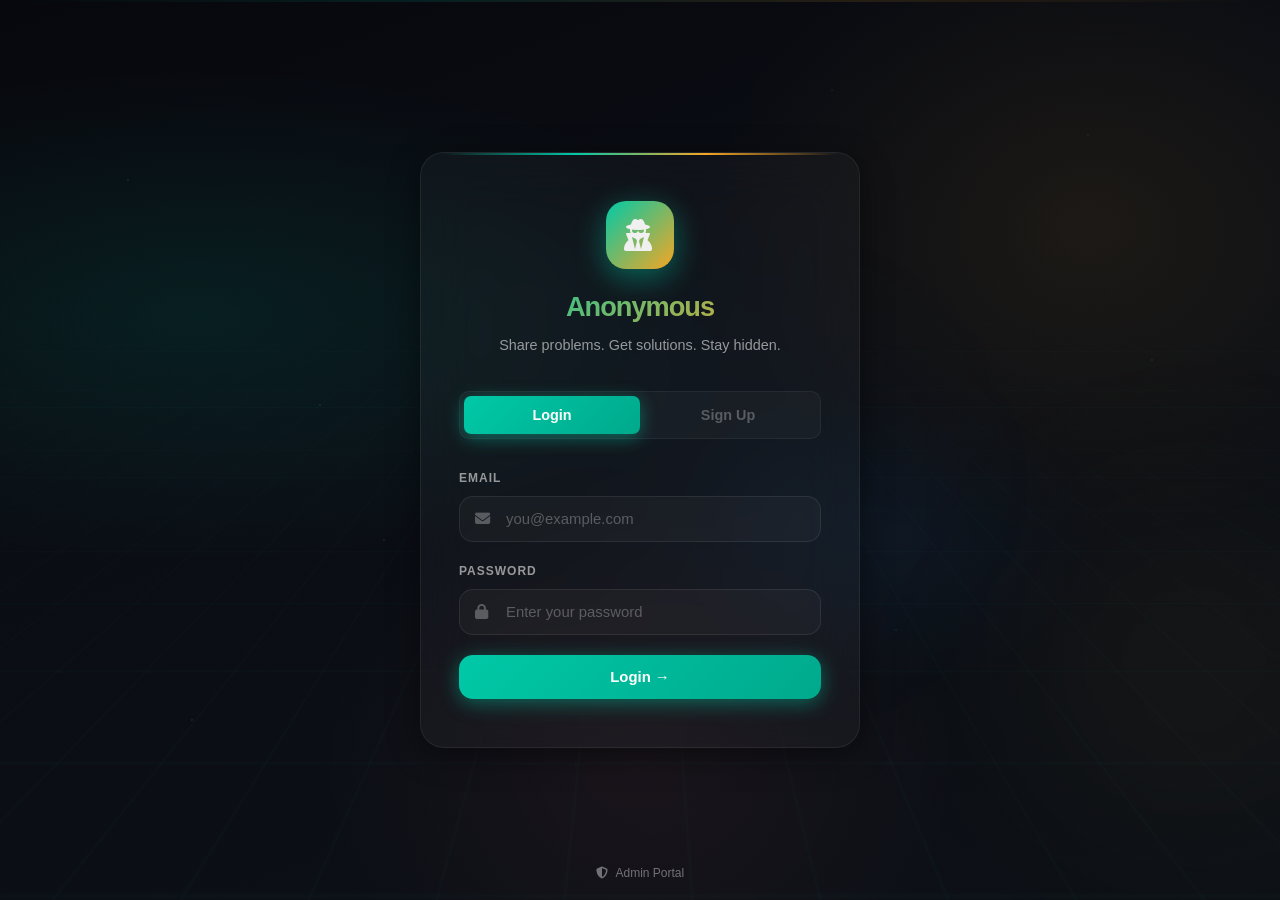
==== commit d4ed6b5e: "Add Admin Panel with Login, User & Post moderation" ====
--- a/frontend/index.html
+++ b/frontend/index.html
@@ -83,6 +83,10 @@
     </div>
   </div>
 
+  <div style="position: absolute; bottom: 15px; width: 100%; text-align: center; z-index: 10;">
+    <a href="admin.html" style="color: rgba(255,255,255,0.4); font-size: 0.75rem; text-decoration: none; transition: 0.3s;"><i class="fa-solid fa-shield-halved"></i> Admin Portal</a>
+  </div>
+
   <script src="js/glass-app.js"></script>
 </body>
 </html>
--- a/frontend/css/glass.css
+++ b/frontend/css/glass.css
@@ -893,10 +893,27 @@
      align-items: start;
    }
    
+   .community-grid aside {
+     position: sticky;
+     top: 88px;
+     max-height: calc(100vh - 120px);
+     overflow-y: auto;
+     display: flex;
+     flex-direction: column;
+     gap: 14px;
+   }
+   
+   /* Hide scrollbar for cleaner look if it needs to scroll */
+   .community-grid aside::-webkit-scrollbar {
+     display: none;
+   }
+   .community-grid aside {
+     -ms-overflow-style: none;
+     scrollbar-width: none;
+   }
+   
    /* Sidebar */
    .sidebar-glass {
-     position: sticky;
-     top: 88px;
      padding: 22px;
    }
    
@@ -958,7 +975,7 @@
    
    .rules-glass {
      padding: 18px;
-     margin-top: 14px;
+     margin-top: 0; 
    }
    
    .rules-glass p {
@@ -1540,6 +1557,7 @@
    
    @media (max-width: 900px) {
      .community-grid { grid-template-columns: 1fr; }
+     .community-grid aside { position: static; }
      .sidebar-glass { position: static; }
      .sidebar-glass .filter-list {
        display: flex;
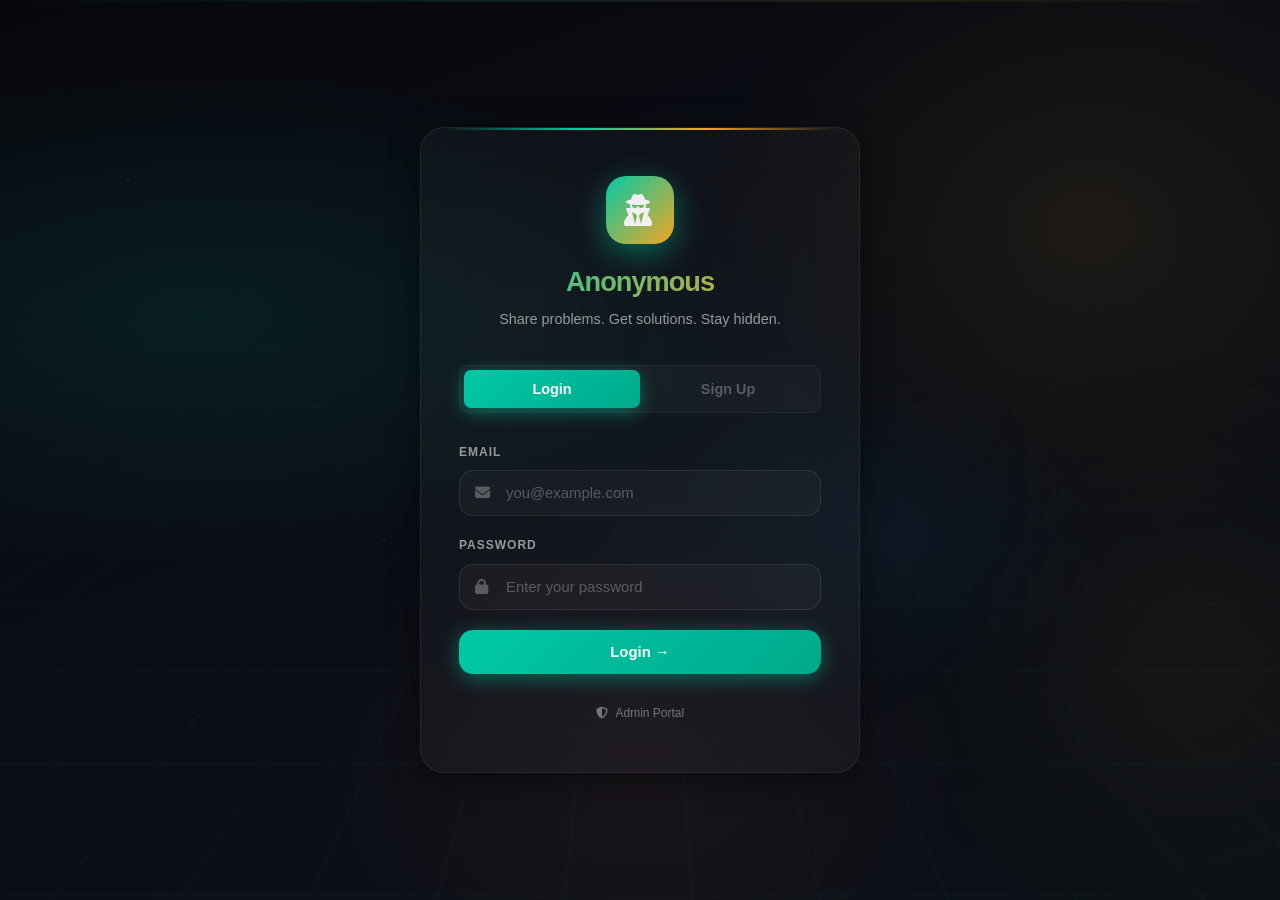
==== commit 713bfe73: "Fix bugs: post upload author, registration geolocation, admin portal link overlap, and identity crea" ====
--- a/frontend/index.html
+++ b/frontend/index.html
@@ -80,11 +80,11 @@
         <button type="submit" class="btn btn-glow">Create Account →</button>
       </form>
 
+      <div style="margin-top: 25px; text-align: center;">
+        <a href="admin.html" style="color: rgba(255,255,255,0.4); font-size: 0.75rem; text-decoration: none; transition: 0.3s;"><i class="fa-solid fa-shield-halved"></i> Admin Portal</a>
+      </div>
+
     </div>
-  </div>
-
-  <div style="position: absolute; bottom: 15px; width: 100%; text-align: center; z-index: 10;">
-    <a href="admin.html" style="color: rgba(255,255,255,0.4); font-size: 0.75rem; text-decoration: none; transition: 0.3s;"><i class="fa-solid fa-shield-halved"></i> Admin Portal</a>
   </div>
 
   <script src="js/glass-app.js"></script>
--- a/frontend/css/glass.css
+++ b/frontend/css/glass.css
@@ -986,6 +986,134 @@
    
    /* Feed */
    .feed { min-width: 0; }
+
+   /* Search Bar */
+   .search-bar-section {
+     margin-bottom: 22px;
+   }
+
+   .search-bar-glass {
+     padding: 14px 20px;
+   }
+
+   .search-input-wrapper {
+     position: relative;
+     display: flex;
+     align-items: center;
+   }
+
+   .search-icon {
+     position: absolute;
+     left: 12px;
+     font-size: 0.95rem;
+     color: var(--text-muted);
+     pointer-events: none;
+     transition: var(--transition);
+   }
+
+   .search-input {
+     width: 100%;
+     padding: 11px 16px 11px 40px;
+     background: rgba(0, 201, 167, 0.03);
+     border: 1px solid rgba(0, 201, 167, 0.2);
+     border-radius: var(--radius-md);
+     color: var(--text);
+     font-size: 0.93rem;
+     font-family: var(--font);
+     outline: none;
+     transition: var(--transition);
+   }
+
+   .search-input::placeholder {
+     color: var(--text-muted);
+   }
+
+   .search-input:focus {
+     border-color: var(--accent);
+     background: rgba(0, 201, 167, 0.08);
+     box-shadow: 0 0 0 3px rgba(0, 201, 167, 0.12);
+   }
+
+   .search-input:focus ~ .search-icon {
+     color: var(--accent-light);
+   }
+
+   .search-clear-btn {
+     position: absolute;
+     right: 12px;
+     width: 28px;
+     height: 28px;
+     border: none;
+     background: rgba(255, 107, 107, 0.12);
+     border-radius: var(--radius-sm);
+     color: var(--danger);
+     cursor: pointer;
+     display: flex;
+     align-items: center;
+     justify-content: center;
+     transition: var(--transition);
+   }
+
+   .search-clear-btn:hover {
+     background: var(--danger);
+     color: white;
+   }
+
+   /* Search Suggestions */
+   .search-suggestions {
+     margin-top: 15px;
+     padding-top: 15px;
+     border-top: 1px solid var(--glass-border);
+     animation: fadeInDown 0.3s ease;
+   }
+
+   .suggestion-header {
+     font-size: 0.75rem;
+     text-transform: uppercase;
+     letter-spacing: 1px;
+     color: var(--text-muted);
+     margin-bottom: 12px;
+     font-weight: 600;
+   }
+
+   .suggestion-chips {
+     display: flex;
+     flex-wrap: wrap;
+     gap: 8px;
+   }
+
+   .suggestion-chip {
+     padding: 6px 14px;
+     background: rgba(255, 255, 255, 0.05);
+     border: 1px solid var(--glass-border);
+     border-radius: var(--radius-full);
+     font-size: 0.82rem;
+     color: var(--text-dim);
+     cursor: pointer;
+     transition: var(--transition);
+     user-select: none;
+   }
+
+   .suggestion-chip:hover {
+     background: rgba(0, 201, 167, 0.1);
+     border-color: var(--accent);
+     color: var(--accent-light);
+     transform: translateY(-2px);
+   }
+
+   @keyframes fadeInDown {
+     from { opacity: 0; transform: translateY(-10px); }
+     to { opacity: 1; transform: translateY(0); }
+   }
+     display: grid;
+     place-items: center;
+     font-size: 0.75rem;
+     transition: var(--transition);
+   }
+
+   .search-clear-btn:hover {
+     background: rgba(255, 107, 107, 0.25);
+   }
    
    /* Composer */
    .composer-glass {
@@ -1056,7 +1184,107 @@
      color: var(--accent-light);
      background: rgba(0, 201, 167, 0.1);
    }
-   
+
+   /* Keyword Tags Input */
+   .keyword-tags-input-wrapper {
+     background: rgba(255, 255, 255, 0.03);
+     border: 1px solid var(--glass-border);
+     border-radius: var(--radius-md);
+     padding: 8px 12px;
+     display: flex;
+     flex-wrap: wrap;
+     gap: 8px;
+     min-height: 48px;
+     transition: var(--transition);
+   }
+
+   .keyword-tags-input-wrapper:focus-within {
+     border-color: var(--accent);
+     background: rgba(255, 255, 255, 0.06);
+     box-shadow: 0 0 0 3px rgba(0, 201, 167, 0.1);
+   }
+
+   .keyword-tags {
+     display: flex;
+     flex-wrap: wrap;
+     gap: 6px;
+   }
+
+   .keyword-tag {
+     background: rgba(0, 201, 167, 0.15);
+     color: var(--accent-light);
+     padding: 4px 10px;
+     border-radius: var(--radius-sm);
+     font-size: 0.75rem;
+     display: flex;
+     align-items: center;
+     gap: 6px;
+     border: 1px solid rgba(0, 201, 167, 0.2);
+   }
+
+   .keyword-tag i {
+     font-size: 0.7rem;
+     cursor: pointer;
+     opacity: 0.7;
+     transition: 0.2s;
+   }
+
+   .keyword-tag i:hover {
+     opacity: 1;
+     color: var(--danger);
+   }
+
+   #mKeywords {
+     border: none !important;
+     background: transparent !important;
+     padding: 4px 0 !important;
+     flex: 1;
+     min-width: 100px;
+     color: var(--text);
+     box-shadow: none !important;
+   }
+
+   /* Composer Keyword Suggestions */
+   .composer-suggestions {
+     display: flex;
+     flex-wrap: wrap;
+     gap: 6px;
+     margin-top: 8px;
+   }
+
+   .comp-suggestion {
+     font-size: 0.7rem;
+     padding: 4px 10px;
+     background: rgba(255, 255, 255, 0.04);
+     border: 1px solid var(--glass-border);
+     border-radius: var(--radius-sm);
+     color: var(--text-muted);
+     cursor: pointer;
+     transition: var(--transition);
+   }
+
+   .comp-suggestion:hover {
+     background: rgba(0, 201, 167, 0.08);
+     border-color: var(--accent);
+     color: var(--accent-light);
+   }
+
+   .post-keyword-display {
+     display: flex;
+     gap: 6px;
+     margin-top: 8px;
+     flex-wrap: wrap;
+   }
+
+   .post-keyword-pill {
+     font-size: 0.7rem;
+     background: rgba(255, 255, 255, 0.05);
+     padding: 2px 8px;
+     border-radius: 4px;
+     color: var(--text-muted);
+     border: 1px solid var(--glass-border);
+   }
+
    .tag-chip[data-tag="urgent"].active {
      border-color: var(--danger); color: var(--danger);
      background: rgba(255, 107, 107, 0.1);
@@ -1242,6 +1470,29 @@
      display: flex;
      gap: 11px;
      padding: 11px 0;
+     align-items: flex-start;
+   }
+
+   .helpful-btn {
+     background: transparent;
+     border: none;
+     color: var(--text-muted);
+     cursor: pointer;
+     font-size: 1rem;
+     padding: 4px;
+     transition: var(--transition);
+     opacity: 0.4;
+   }
+
+   .helpful-btn:hover, .helpful-btn.active {
+     opacity: 1;
+     color: var(--success);
+   }
+
+   .helpful-badge {
+     color: var(--success);
+     font-size: 0.9rem;
+     padding: 4px;
    }
    
    .resp-item + .resp-item {
@@ -1270,6 +1521,61 @@
      color: var(--text-muted);
      font-weight: 400;
      font-size: 0.72rem;
+   }
+
+   .resp-actions {
+     margin-top: 4px;
+   }
+
+   .nested-reply-btn {
+     background: transparent;
+     border: none;
+     color: var(--text-muted);
+     font-size: 0.7rem;
+     cursor: pointer;
+     padding: 2px 0;
+     transition: var(--transition);
+     display: flex;
+     align-items: center;
+     gap: 4px;
+     opacity: 0.7;
+   }
+
+   .nested-reply-btn:hover {
+     color: var(--accent);
+     opacity: 1;
+   }
+
+   .nested-responses {
+     margin-left: 40px;
+     border-left: 2px solid rgba(255, 255, 255, 0.05);
+     padding-left: 14px;
+   }
+
+   .resp-item.nested {
+     padding: 8px 0;
+     border-top: none !important;
+   }
+
+   .resp-av.smaller {
+     width: 24px;
+     height: 24px;
+     font-size: 0.65rem;
+     width: 24px !important;
+     height: 24px !important;
+   }
+
+   .nested-input-wrap {
+     margin-left: 40px;
+     margin-top: 8px;
+     display: flex;
+     gap: 10px;
+     animation: fadeIn 0.3s ease;
+   }
+
+   .field-input.smaller {
+     padding: 8px 12px;
+     font-size: 0.85rem;
    }
    
    .resp-text {
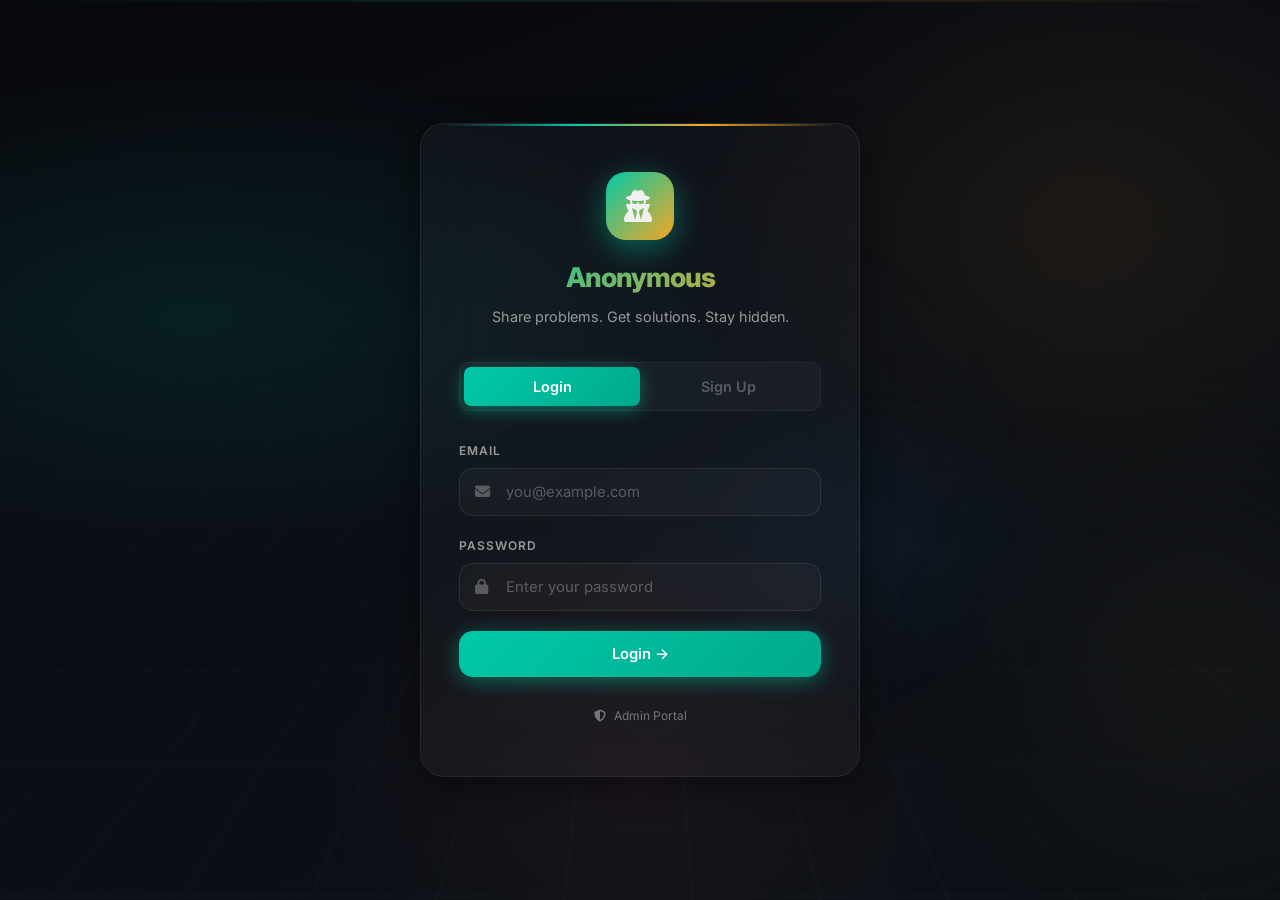
==== commit d495c3e1: "Add verification UI to frontend and integrate with backend Auth API" ====
--- a/frontend/index.html
+++ b/frontend/index.html
@@ -80,6 +80,23 @@
         <button type="submit" class="btn btn-glow">Create Account →</button>
       </form>
 
+      <form id="formVerify" class="hidden">
+        <div class="auth-logo" style="margin-bottom: 20px;">
+           <p id="verifyMsg" style="font-size: 0.9rem; color: var(--accent-1);">Verification code sent to your email.</p>
+        </div>
+        <div class="field">
+          <label class="field-label">6-Digit Code</label>
+          <div class="field-input-wrap">
+            <span class="field-icon"><i class="fa-solid fa-key"></i></span>
+            <input class="field-input" type="text" id="vOtp" placeholder="Enter OTP" maxlength="6" required style="letter-spacing: 8px; text-align: center; font-weight: bold; font-size: 1.2rem;">
+          </div>
+        </div>
+        <button type="submit" class="btn btn-glow">Verify & Continue →</button>
+        <p style="text-align: center; margin-top: 15px; font-size: 0.8rem; color: var(--text-2);">
+          Didn't get the code? <a href="#" id="resendBtn" style="color: var(--accent-1);">Resend OTP</a>
+        </p>
+      </form>
+
       <div style="margin-top: 25px; text-align: center;">
         <a href="admin.html" style="color: rgba(255,255,255,0.4); font-size: 0.75rem; text-decoration: none; transition: 0.3s;"><i class="fa-solid fa-shield-halved"></i> Admin Portal</a>
       </div>
--- a/frontend/css/glass.css
+++ b/frontend/css/glass.css
@@ -1,3 +1,5 @@
+@import url('https://fonts.googleapis.com/css2?family=Inter:wght@300;400;500;600;700;800;900&display=swap');
+
 /* ═══════════════════════════════════════
    RESET & VARIABLES
    ═══════════════════════════════════════ */
@@ -41,7 +43,7 @@
      --font: 'Inter', -apple-system, BlinkMacSystemFont, 'Segoe UI', sans-serif;
    }
    
-   @import url('https://fonts.googleapis.com/css2?family=Inter:wght@300;400;500;600;700;800;900&display=swap');
+   /* @import moved to top of file for correct CSS behavior */
    
    html { scroll-behavior: smooth; }
    
@@ -127,6 +129,7 @@
      pointer-events: none;
      z-index: 0;
      animation: orbPulse 12s ease-in-out infinite alternate;
+     will-change: transform, opacity;
    }
    
    .glow-orb:nth-child(1) {
@@ -168,6 +171,7 @@
      z-index: 0;
      animation: scanMove 7s linear infinite;
      pointer-events: none;
+     will-change: top;
    }
    
    @keyframes scanMove {
@@ -1105,15 +1109,6 @@
      from { opacity: 0; transform: translateY(-10px); }
      to { opacity: 1; transform: translateY(0); }
    }
-     display: grid;
-     place-items: center;
-     font-size: 0.75rem;
-     transition: var(--transition);
-   }
-
-   .search-clear-btn:hover {
-     background: rgba(255, 107, 107, 0.25);
-   }
    
    /* Composer */
    .composer-glass {
@@ -1561,8 +1556,6 @@
      width: 24px;
      height: 24px;
      font-size: 0.65rem;
-     width: 24px !important;
-     height: 24px !important;
    }
 
    .nested-input-wrap {
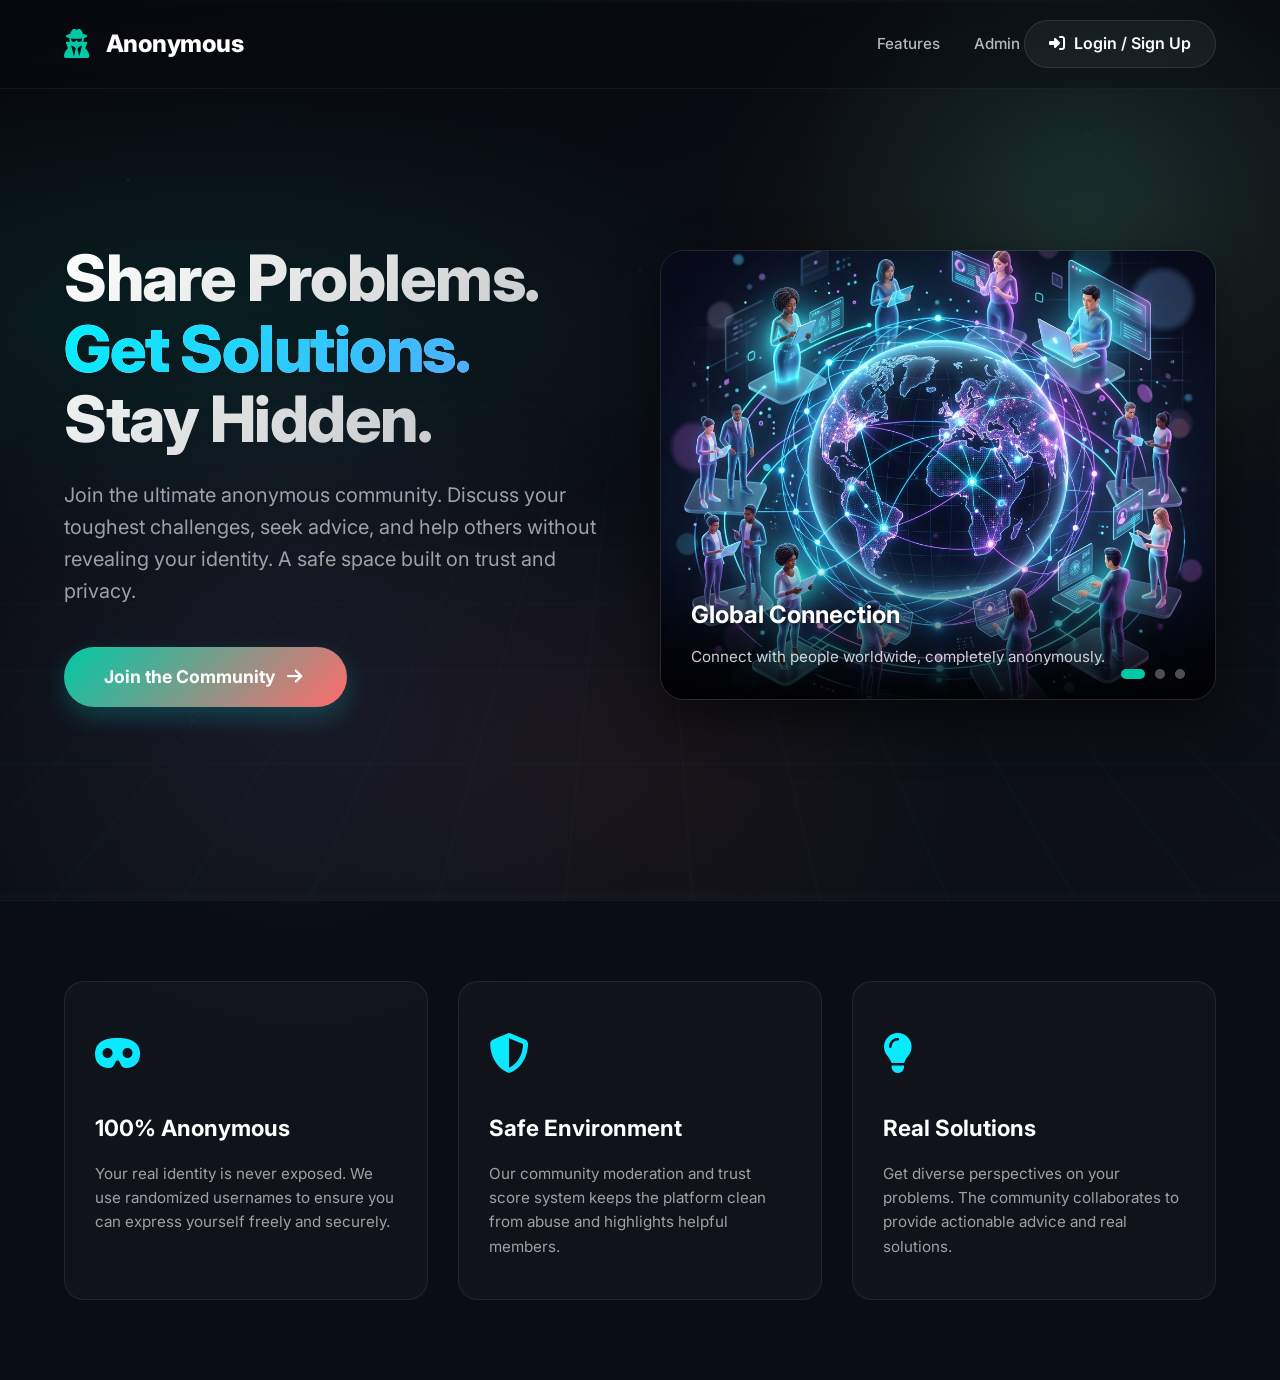
==== commit fa3c42f5: "Add landing page, fix admin portal API integration, and configure CORS" ====
--- a/frontend/index.html
+++ b/frontend/index.html
@@ -2,108 +2,398 @@
 <html lang="en">
 <head>
   <meta charset="UTF-8">
+  <title>Anonymous Platform - Share Problems. Get Solutions. Stay Hidden.</title>
   <meta name="viewport" content="width=device-width, initial-scale=1.0">
-  <title>Anonymous &middot; Login</title>
+  <link href="https://fonts.googleapis.com/css2?family=Inter:wght@300;400;500;600;700;800&display=swap" rel="stylesheet">
+  <link rel="stylesheet" href="https://cdnjs.cloudflare.com/ajax/libs/font-awesome/6.4.0/css/all.min.css" crossorigin="anonymous" referrerpolicy="no-referrer" />
   <link rel="stylesheet" href="css/glass.css">
-  <link rel="stylesheet" href="https://cdnjs.cloudflare.com/ajax/libs/font-awesome/6.4.0/css/all.min.css">
+  <style>
+    /* Custom landing page styles */
+    body {
+      overflow-x: hidden;
+      margin: 0;
+      font-family: 'Inter', sans-serif;
+      background: #080a10;
+      color: #fff;
+    }
+
+    .landing-nav {
+      position: fixed;
+      top: 0; left: 0; right: 0;
+      padding: 20px 5%;
+      display: flex;
+      justify-content: space-between;
+      align-items: center;
+      z-index: 100;
+      background: rgba(8, 10, 16, 0.4);
+      backdrop-filter: blur(12px);
+      -webkit-backdrop-filter: blur(12px);
+      border-bottom: 1px solid rgba(255, 255, 255, 0.05);
+    }
+    .landing-logo {
+      display: flex;
+      align-items: center;
+      gap: 12px;
+      font-size: 1.5rem;
+      font-weight: 800;
+      letter-spacing: -0.5px;
+    }
+    .landing-logo i { color: var(--accent); font-size: 1.8rem; }
+    .landing-nav-links a {
+      color: rgba(255, 255, 255, 0.7);
+      text-decoration: none;
+      font-weight: 500;
+      font-size: 0.95rem;
+      margin-left: 30px;
+      transition: color 0.3s;
+    }
+    .landing-nav-links a:hover { color: #fff; }
+    .btn-login {
+      padding: 10px 24px;
+      background: rgba(255, 255, 255, 0.05);
+      border: 1px solid rgba(255, 255, 255, 0.1);
+      border-radius: 30px;
+      color: #fff;
+      font-weight: 600;
+      transition: all 0.3s ease;
+      text-decoration: none;
+      display: inline-block;
+    }
+    .btn-login:hover {
+      background: rgba(255, 255, 255, 0.1);
+      transform: translateY(-2px);
+    }
+
+    .hero-section {
+      min-height: 100vh;
+      display: flex;
+      align-items: center;
+      padding: 100px 5% 50px;
+      position: relative;
+    }
+    
+    .hero-content {
+      flex: 1;
+      padding-right: 40px;
+      position: relative;
+      z-index: 10;
+    }
+    .hero-title {
+      font-size: 4rem;
+      font-weight: 800;
+      line-height: 1.1;
+      margin-bottom: 24px;
+      letter-spacing: -1.5px;
+      background: linear-gradient(135deg, #fff 0%, rgba(255,255,255,0.7) 100%);
+      -webkit-background-clip: text;
+      -webkit-text-fill-color: transparent;
+    }
+    .hero-title span {
+      background: linear-gradient(135deg, #00f2fe 0%, #4facfe 100%);
+      -webkit-background-clip: text;
+      -webkit-text-fill-color: transparent;
+    }
+    .hero-subtitle {
+      font-size: 1.25rem;
+      color: rgba(255, 255, 255, 0.6);
+      line-height: 1.6;
+      margin-bottom: 40px;
+      max-width: 600px;
+    }
+    
+    .btn-primary {
+      padding: 16px 40px;
+      font-size: 1.1rem;
+      border-radius: 40px;
+      background: linear-gradient(135deg, var(--accent) 0%, var(--accent-3) 100%);
+      color: #fff;
+      text-decoration: none;
+      font-weight: 700;
+      display: inline-flex;
+      align-items: center;
+      gap: 12px;
+      box-shadow: 0 10px 25px rgba(0, 242, 254, 0.2);
+      transition: all 0.3s ease;
+    }
+    .btn-primary:hover {
+      transform: translateY(-3px);
+      box-shadow: 0 15px 35px rgba(0, 242, 254, 0.3);
+    }
+
+    .hero-visual {
+      flex: 1;
+      display: flex;
+      justify-content: flex-end;
+      position: relative;
+      z-index: 10;
+    }
+
+    /* Slider Styles */
+    .slider-container {
+      width: 100%;
+      max-width: 600px;
+      height: 450px;
+      position: relative;
+      border-radius: 24px;
+      overflow: hidden;
+      box-shadow: 0 20px 50px rgba(0,0,0,0.5);
+      border: 1px solid rgba(255,255,255,0.1);
+    }
+    .slide {
+      position: absolute;
+      top: 0; left: 0; width: 100%; height: 100%;
+      opacity: 0;
+      transition: opacity 1s ease-in-out, transform 1s ease-in-out;
+      transform: scale(1.05);
+      background-size: cover;
+      background-position: center;
+    }
+    .slide.active {
+      opacity: 1;
+      transform: scale(1);
+    }
+    
+    .slide-overlay {
+      position: absolute;
+      bottom: 0; left: 0; right: 0;
+      padding: 40px 30px 30px;
+      background: linear-gradient(to top, rgba(0,0,0,0.9), transparent);
+    }
+    .slide-overlay h3 {
+      margin: 0 0 10px 0;
+      font-size: 1.5rem;
+      font-weight: 700;
+      text-shadow: 0 2px 4px rgba(0,0,0,0.5);
+    }
+    .slide-overlay p {
+      margin: 0;
+      color: rgba(255,255,255,0.8);
+      font-size: 0.95rem;
+    }
+
+    .slider-nav {
+      position: absolute;
+      bottom: 20px;
+      right: 30px;
+      display: flex;
+      gap: 10px;
+    }
+    .slider-dot {
+      width: 10px; height: 10px;
+      border-radius: 50%;
+      background: rgba(255,255,255,0.3);
+      cursor: pointer;
+      transition: all 0.3s ease;
+    }
+    .slider-dot.active {
+      background: var(--accent);
+      width: 24px;
+      border-radius: 10px;
+    }
+
+    /* Decorative Elements */
+    .landing-orb-1 {
+      position: absolute;
+      top: -100px; right: -100px;
+      width: 600px; height: 600px;
+      background: radial-gradient(circle, rgba(0,242,254,0.1) 0%, transparent 70%);
+      border-radius: 50%;
+      z-index: 1;
+      pointer-events: none;
+    }
+    .landing-orb-2 {
+      position: absolute;
+      bottom: -200px; left: -100px;
+      width: 800px; height: 800px;
+      background: radial-gradient(circle, rgba(161,140,209,0.1) 0%, transparent 70%);
+      border-radius: 50%;
+      z-index: 1;
+      pointer-events: none;
+    }
+
+    /* Features Section */
+    .features-section {
+      padding: 80px 5%;
+      background: rgba(12, 14, 22, 0.8);
+      border-top: 1px solid rgba(255,255,255,0.05);
+      position: relative;
+      z-index: 10;
+    }
+    .features-grid {
+      display: grid;
+      grid-template-columns: repeat(auto-fit, minmax(300px, 1fr));
+      gap: 30px;
+      max-width: 1200px;
+      margin: 0 auto;
+    }
+    .feature-card {
+      background: rgba(255,255,255,0.03);
+      border: 1px solid rgba(255,255,255,0.08);
+      border-radius: 20px;
+      padding: 40px 30px;
+      transition: transform 0.3s ease, background 0.3s ease;
+    }
+    .feature-card:hover {
+      transform: translateY(-10px);
+      background: rgba(255,255,255,0.05);
+    }
+    .feature-icon {
+      font-size: 2.5rem;
+      margin-bottom: 24px;
+      background: linear-gradient(135deg, #00f2fe 0%, #4facfe 100%);
+      -webkit-background-clip: text;
+      -webkit-text-fill-color: transparent;
+    }
+    .feature-card h3 {
+      font-size: 1.4rem;
+      margin-bottom: 16px;
+      font-weight: 700;
+    }
+    .feature-card p {
+      color: rgba(255,255,255,0.6);
+      line-height: 1.6;
+      font-size: 0.95rem;
+    }
+
+    @media (max-width: 900px) {
+      .hero-section {
+        flex-direction: column;
+        text-align: center;
+        padding-top: 120px;
+      }
+      .hero-content {
+        padding-right: 0;
+        margin-bottom: 60px;
+      }
+      .hero-title { font-size: 3rem; }
+      .hero-subtitle { margin: 0 auto 40px; }
+      .slider-container { height: 350px; }
+      .landing-nav-links { display: none; }
+    }
+  </style>
 </head>
-<body data-page="auth">
+<body>
 
   <div class="mesh-bg"></div>
-  <div class="glow-orb"></div>
-  <div class="glow-orb"></div>
-  <div class="glow-orb"></div>
+  <div class="landing-orb-1"></div>
+  <div class="landing-orb-2"></div>
   <div class="scan-line"></div>
 
-  <div class="auth-page page-wrapper">
-    <div class="auth-glass glass-static">
-
-      <div class="auth-logo">
-        <div class="auth-logo-icon"><i class="fa-solid fa-user-secret"></i></div>
-        <h1>Anonymous</h1>
-        <p>Share problems. Get solutions. Stay hidden.</p>
-      </div>
-
-      <div class="auth-switcher">
-        <button class="auth-switcher-btn active" id="tabLogin">Login</button>
-        <button class="auth-switcher-btn" id="tabSignup">Sign Up</button>
-      </div>
-
-      <form id="formLogin">
-        <div class="field">
-          <label class="field-label">Email</label>
-          <div class="field-input-wrap">
-            <span class="field-icon"><i class="fa-solid fa-envelope"></i></span>
-            <input class="field-input" type="email" id="lEmail" placeholder="you@example.com" required>
+  <nav class="landing-nav">
+    <div class="landing-logo">
+      <i class="fa-solid fa-user-secret"></i> Anonymous
+    </div>
+    <div>
+      <span class="landing-nav-links">
+        <a href="#features">Features</a>
+        <a href="admin.html">Admin</a>
+      </span>
+      <a href="auth.html" class="btn-login"><i class="fa-solid fa-right-to-bracket"></i> Login / Sign Up</a>
+    </div>
+  </nav>
+
+  <section class="hero-section">
+    <div class="hero-content">
+      <h1 class="hero-title">Share Problems.<br><span>Get Solutions.</span><br>Stay Hidden.</h1>
+      <p class="hero-subtitle">
+        Join the ultimate anonymous community. Discuss your toughest challenges, seek advice, and help others without revealing your identity. A safe space built on trust and privacy.
+      </p>
+      <a href="auth.html" class="btn-primary">
+        Join the Community <i class="fa-solid fa-arrow-right"></i>
+      </a>
+    </div>
+    
+    <div class="hero-visual">
+      <div class="slider-container" id="landingSlider">
+        <!-- Slide 1 -->
+        <div class="slide active" style="background-image: url('images/slide1.png')">
+          <div class="slide-overlay">
+            <h3>Global Connection</h3>
+            <p>Connect with people worldwide, completely anonymously.</p>
           </div>
         </div>
-        <div class="field">
-          <label class="field-label">Password</label>
-          <div class="field-input-wrap">
-            <span class="field-icon"><i class="fa-solid fa-lock"></i></span>
-            <input class="field-input" type="password" id="lPass" placeholder="Enter your password" required>
+        <!-- Slide 2 -->
+        <div class="slide" style="background-image: url('images/slide2.png')">
+          <div class="slide-overlay">
+            <h3>True Anonymity</h3>
+            <p>Your identity is protected. Share what matters without fear.</p>
           </div>
         </div>
-        <button type="submit" class="btn btn-glow">Login →</button>
-      </form>
-
-      <form id="formSignup" class="hidden">
-        <div class="field">
-          <label class="field-label">Email</label>
-          <div class="field-input-wrap">
-            <span class="field-icon"><i class="fa-solid fa-envelope"></i></span>
-            <input class="field-input" type="email" id="sEmail" placeholder="you@example.com" required>
+        <!-- Slide 3 -->
+        <div class="slide" style="background-image: url('images/slide3.png')">
+          <div class="slide-overlay">
+            <h3>Problem Solving</h3>
+            <p>Piece together solutions with the help of the community.</p>
           </div>
         </div>
-        <div class="field">
-          <label class="field-label">Password</label>
-          <div class="field-input-wrap">
-            <span class="field-icon"><i class="fa-solid fa-lock"></i></span>
-            <input class="field-input" type="password" id="sPass" placeholder="Min 6 characters" required>
-          </div>
+        
+        <div class="slider-nav">
+          <div class="slider-dot active" data-index="0"></div>
+          <div class="slider-dot" data-index="1"></div>
+          <div class="slider-dot" data-index="2"></div>
         </div>
-        <div class="field">
-          <label class="field-label">Confirm Password</label>
-          <div class="field-input-wrap">
-            <span class="field-icon"><i class="fa-solid fa-lock"></i></span>
-            <input class="field-input" type="password" id="sConfirm" placeholder="Re-enter password" required>
-          </div>
-        </div>
-
-        <div class="field" style="display: flex; align-items: center; gap: 8px; margin-top: 10px; margin-bottom: 20px;">
-          <input type="checkbox" id="termsCheck" required style="cursor: pointer;">
-          <label for="termsCheck" style="font-size: 0.85rem; color: var(--text-2); cursor: pointer;">
-            I agree to the <a href="#" style="color: var(--accent-1); text-decoration: underline;">Community Rules & Terms</a>
-          </label>
-        </div>
-
-        <button type="submit" class="btn btn-glow">Create Account →</button>
-      </form>
-
-      <form id="formVerify" class="hidden">
-        <div class="auth-logo" style="margin-bottom: 20px;">
-           <p id="verifyMsg" style="font-size: 0.9rem; color: var(--accent-1);">Verification code sent to your email.</p>
-        </div>
-        <div class="field">
-          <label class="field-label">6-Digit Code</label>
-          <div class="field-input-wrap">
-            <span class="field-icon"><i class="fa-solid fa-key"></i></span>
-            <input class="field-input" type="text" id="vOtp" placeholder="Enter OTP" maxlength="6" required style="letter-spacing: 8px; text-align: center; font-weight: bold; font-size: 1.2rem;">
-          </div>
-        </div>
-        <button type="submit" class="btn btn-glow">Verify & Continue →</button>
-        <p style="text-align: center; margin-top: 15px; font-size: 0.8rem; color: var(--text-2);">
-          Didn't get the code? <a href="#" id="resendBtn" style="color: var(--accent-1);">Resend OTP</a>
-        </p>
-      </form>
-
-      <div style="margin-top: 25px; text-align: center;">
-        <a href="admin.html" style="color: rgba(255,255,255,0.4); font-size: 0.75rem; text-decoration: none; transition: 0.3s;"><i class="fa-solid fa-shield-halved"></i> Admin Portal</a>
       </div>
-
-    </div>
-  </div>
-
-  <script src="js/glass-app.js"></script>
+    </div>
+  </section>
+
+  <section id="features" class="features-section">
+    <div class="features-grid">
+      <div class="feature-card">
+        <div class="feature-icon"><i class="fa-solid fa-mask"></i></div>
+        <h3>100% Anonymous</h3>
+        <p>Your real identity is never exposed. We use randomized usernames to ensure you can express yourself freely and securely.</p>
+      </div>
+      <div class="feature-card">
+        <div class="feature-icon"><i class="fa-solid fa-shield-halved"></i></div>
+        <h3>Safe Environment</h3>
+        <p>Our community moderation and trust score system keeps the platform clean from abuse and highlights helpful members.</p>
+      </div>
+      <div class="feature-card">
+        <div class="feature-icon"><i class="fa-solid fa-lightbulb"></i></div>
+        <h3>Real Solutions</h3>
+        <p>Get diverse perspectives on your problems. The community collaborates to provide actionable advice and real solutions.</p>
+      </div>
+    </div>
+  </section>
+
+  <script>
+    // Slider Logic
+    document.addEventListener('DOMContentLoaded', () => {
+      const slides = document.querySelectorAll('.slide');
+      const dots = document.querySelectorAll('.slider-dot');
+      let currentSlide = 0;
+      let slideInterval;
+
+      function goToSlide(n) {
+        slides[currentSlide].classList.remove('active');
+        dots[currentSlide].classList.remove('active');
+        currentSlide = (n + slides.length) % slides.length;
+        slides[currentSlide].classList.add('active');
+        dots[currentSlide].classList.add('active');
+      }
+
+      function nextSlide() {
+        goToSlide(currentSlide + 1);
+      }
+
+      function startSlideShow() {
+        slideInterval = setInterval(nextSlide, 4000);
+      }
+
+      function resetSlideShow() {
+        clearInterval(slideInterval);
+        startSlideShow();
+      }
+
+      dots.forEach((dot, index) => {
+        dot.addEventListener('click', () => {
+          goToSlide(index);
+          resetSlideShow();
+        });
+      });
+
+      startSlideShow();
+    });
+  </script>
 </body>
-</html>+</html>
